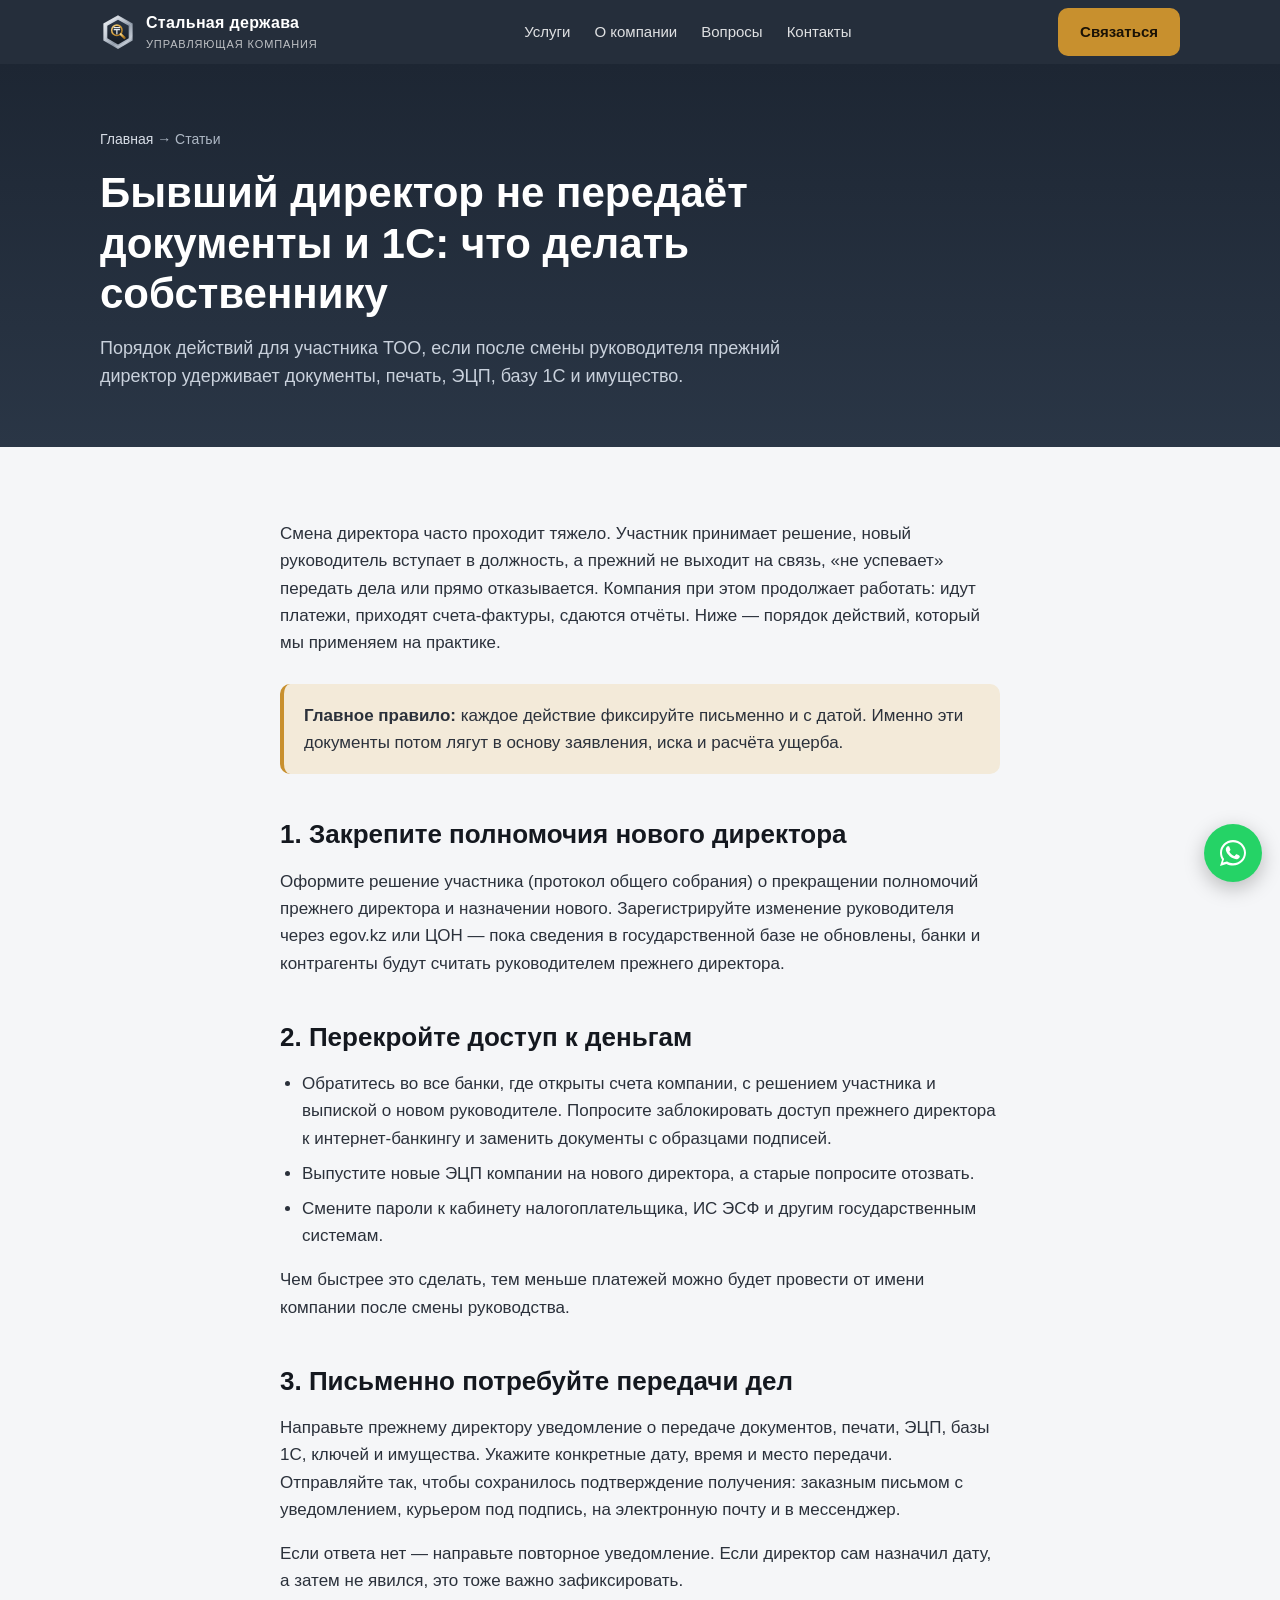
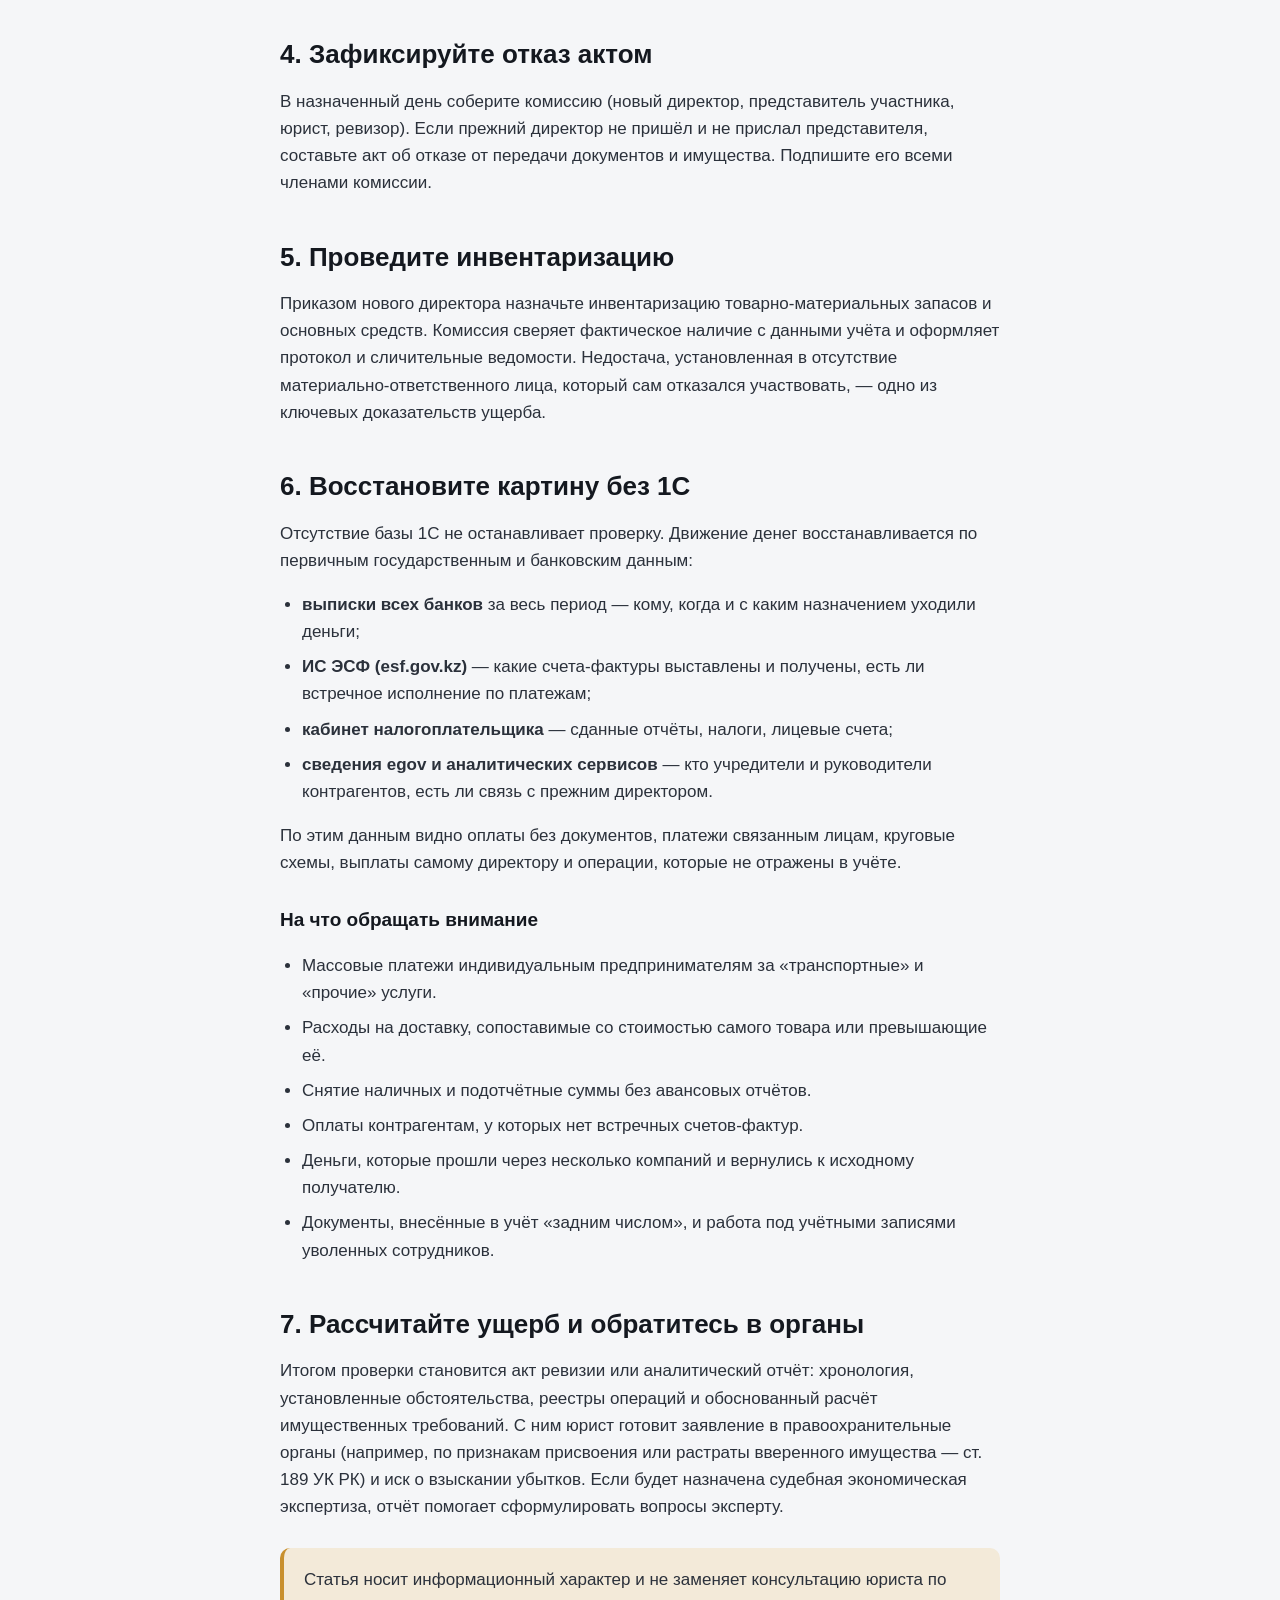
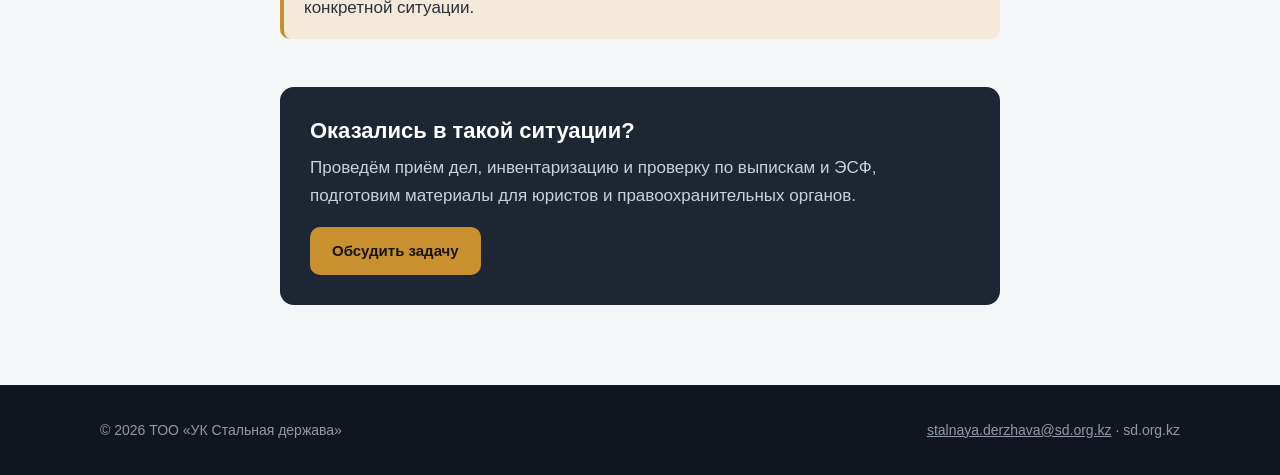
==== byvshij-direktor-ne-peredaet-dokumenty.html @ adf24912 "Add files via upload" ====
<!doctype html>
<html lang="ru">
<head>
<meta charset="utf-8">
<meta name="viewport" content="width=device-width, initial-scale=1">
<title>Бывший директор не передаёт документы и 1С: что делать собственнику ТОО</title>
<meta name="description" content="Пошаговый порядок действий для участника ТОО в Казахстане, если бывший директор не передаёт документы, печать, ЭЦП, базу 1С и имущество: банки, уведомления, акты, инвентаризация, проверка по выпискам и ЭСФ.">
<link rel="canonical" href="https://sd.org.kz/byvshij-direktor-ne-peredaet-dokumenty.html">
<meta name="robots" content="index, follow">
<meta name="theme-color" content="#1d2633">
<meta property="og:type" content="article">
<meta property="og:locale" content="ru_KZ">
<meta property="og:url" content="https://sd.org.kz/byvshij-direktor-ne-peredaet-dokumenty.html">
<meta property="og:site_name" content="УК «Стальная держава»">
<meta property="og:title" content="Бывший директор не передаёт документы и 1С: что делать">
<meta property="og:description" content="Порядок действий для собственника: от смены директора до заявления в полицию.">
<meta property="og:image" content="https://sd.org.kz/og-image.png">
<link rel="icon" href="favicon.svg" type="image/svg+xml">
<link rel="stylesheet" href="style.css">
<script type="application/ld+json">
{
  "@context": "https://schema.org",
  "@type": "Article",
  "headline": "Бывший директор не передаёт документы и 1С: что делать собственнику ТОО",
  "inLanguage": "ru",
  "datePublished": "2026-11-05",
  "author": {"@type": "Organization", "name": "ТОО «УК Стальная держава»", "url": "https://sd.org.kz/"},
  "publisher": {"@type": "Organization", "name": "ТОО «УК Стальная держава»", "logo": {"@type": "ImageObject", "url": "https://sd.org.kz/logo.svg"}},
  "mainEntityOfPage": "https://sd.org.kz/byvshij-direktor-ne-peredaet-dokumenty.html"
}
</script>
</head>
<body>
<a class="skip" href="#main">Перейти к содержанию</a>

<header>
  <div class="wrap nav">
    <a class="logo" href="./">
      <img src="logo.svg" alt="" width="36" height="36">
      <span>Стальная держава<small>Управляющая компания</small></span>
    </a>
    <nav>
      <button class="menu-btn" aria-label="Меню" aria-controls="menu" onclick="document.getElementById('menu').classList.toggle('open')">☰</button>
      <ul id="menu">
        <li><a href="./#services">Услуги</a></li>
        <li><a href="./#about">О компании</a></li>
        <li><a href="./#faq">Вопросы</a></li>
        <li><a href="./#contacts">Контакты</a></li>
      </ul>
    </nav>
    <div class="nav-right">
      <a class="btn" href="./#contacts">Связаться</a>
    </div>
  </div>
</header>

<main id="main">
<section class="page-hero">
  <div class="wrap">
    <div class="crumbs"><a href="./">Главная</a> → Статьи</div>
    <h1>Бывший директор не передаёт документы и 1С: что делать собственнику</h1>
    <p>Порядок действий для участника ТОО, если после смены руководителя прежний директор удерживает документы, печать, ЭЦП, базу 1С и имущество.</p>
  </div>
</section>

<article class="article">
  <p>Смена директора часто проходит тяжело. Участник принимает решение, новый руководитель вступает в должность, а прежний не выходит на связь, «не успевает» передать дела или прямо отказывается. Компания при этом продолжает работать: идут платежи, приходят счета-фактуры, сдаются отчёты. Ниже — порядок действий, который мы применяем на практике.</p>

  <div class="callout"><p><b>Главное правило:</b> каждое действие фиксируйте письменно и с датой. Именно эти документы потом лягут в основу заявления, иска и расчёта ущерба.</p></div>

  <h2>1. Закрепите полномочия нового директора</h2>
  <p>Оформите решение участника (протокол общего собрания) о прекращении полномочий прежнего директора и назначении нового. Зарегистрируйте изменение руководителя через egov.kz или ЦОН — пока сведения в государственной базе не обновлены, банки и контрагенты будут считать руководителем прежнего директора.</p>

  <h2>2. Перекройте доступ к деньгам</h2>
  <ul>
    <li>Обратитесь во все банки, где открыты счета компании, с решением участника и выпиской о новом руководителе. Попросите заблокировать доступ прежнего директора к интернет-банкингу и заменить документы с образцами подписей.</li>
    <li>Выпустите новые ЭЦП компании на нового директора, а старые попросите отозвать.</li>
    <li>Смените пароли к кабинету налогоплательщика, ИС ЭСФ и другим государственным системам.</li>
  </ul>
  <p>Чем быстрее это сделать, тем меньше платежей можно будет провести от имени компании после смены руководства.</p>

  <h2>3. Письменно потребуйте передачи дел</h2>
  <p>Направьте прежнему директору уведомление о передаче документов, печати, ЭЦП, базы 1С, ключей и имущества. Укажите конкретные дату, время и место передачи. Отправляйте так, чтобы сохранилось подтверждение получения: заказным письмом с уведомлением, курьером под подпись, на электронную почту и в мессенджер.</p>
  <p>Если ответа нет — направьте повторное уведомление. Если директор сам назначил дату, а затем не явился, это тоже важно зафиксировать.</p>

  <h2>4. Зафиксируйте отказ актом</h2>
  <p>В назначенный день соберите комиссию (новый директор, представитель участника, юрист, ревизор). Если прежний директор не пришёл и не прислал представителя, составьте акт об отказе от передачи документов и имущества. Подпишите его всеми членами комиссии.</p>

  <h2>5. Проведите инвентаризацию</h2>
  <p>Приказом нового директора назначьте инвентаризацию товарно-материальных запасов и основных средств. Комиссия сверяет фактическое наличие с данными учёта и оформляет протокол и сличительные ведомости. Недостача, установленная в отсутствие материально-ответственного лица, который сам отказался участвовать, — одно из ключевых доказательств ущерба.</p>

  <h2>6. Восстановите картину без 1С</h2>
  <p>Отсутствие базы 1С не останавливает проверку. Движение денег восстанавливается по первичным государственным и банковским данным:</p>
  <ul>
    <li><b>выписки всех банков</b> за весь период — кому, когда и с каким назначением уходили деньги;</li>
    <li><b>ИС ЭСФ (esf.gov.kz)</b> — какие счета-фактуры выставлены и получены, есть ли встречное исполнение по платежам;</li>
    <li><b>кабинет налогоплательщика</b> — сданные отчёты, налоги, лицевые счета;</li>
    <li><b>сведения egov и аналитических сервисов</b> — кто учредители и руководители контрагентов, есть ли связь с прежним директором.</li>
  </ul>
  <p>По этим данным видно оплаты без документов, платежи связанным лицам, круговые схемы, выплаты самому директору и операции, которые не отражены в учёте.</p>

  <h3>На что обращать внимание</h3>
  <ul>
    <li>Массовые платежи индивидуальным предпринимателям за «транспортные» и «прочие» услуги.</li>
    <li>Расходы на доставку, сопоставимые со стоимостью самого товара или превышающие её.</li>
    <li>Снятие наличных и подотчётные суммы без авансовых отчётов.</li>
    <li>Оплаты контрагентам, у которых нет встречных счетов-фактур.</li>
    <li>Деньги, которые прошли через несколько компаний и вернулись к исходному получателю.</li>
    <li>Документы, внесённые в учёт «задним числом», и работа под учётными записями уволенных сотрудников.</li>
  </ul>

  <h2>7. Рассчитайте ущерб и обратитесь в органы</h2>
  <p>Итогом проверки становится акт ревизии или аналитический отчёт: хронология, установленные обстоятельства, реестры операций и обоснованный расчёт имущественных требований. С ним юрист готовит заявление в правоохранительные органы (например, по признакам присвоения или растраты вверенного имущества — ст. 189 УК РК) и иск о взыскании убытков. Если будет назначена судебная экономическая экспертиза, отчёт помогает сформулировать вопросы эксперту.</p>

  <div class="callout"><p>Статья носит информационный характер и не заменяет консультацию юриста по конкретной ситуации.</p></div>

  <div class="cta-box">
    <h2>Оказались в такой ситуации?</h2>
    <p>Проведём приём дел, инвентаризацию и проверку по выпискам и ЭСФ, подготовим материалы для юристов и правоохранительных органов.</p>
    <a class="btn" href="./#contacts">Обсудить задачу</a>
  </div>
</article>
</main>

<footer>
  <div class="wrap">
    <span>© 2026 ТОО «УК Стальная держава»</span>
    <span><a href="mailto:stalnaya.derzhava@sd.org.kz">stalnaya.derzhava@sd.org.kz</a> · sd.org.kz</span>
  </div>
</footer>

<a class="wa" href="https://wa.me/77000000000" target="_blank" rel="noopener" aria-label="Написать в WhatsApp">
  <svg viewBox="0 0 32 32" aria-hidden="true"><path d="M16 3C8.8 3 3 8.7 3 15.8c0 2.5.7 4.9 2 6.9L3 29l6.5-2c1.9 1 4.1 1.6 6.5 1.6 7.2 0 13-5.7 13-12.8S23.2 3 16 3zm0 23.3c-2.1 0-4.1-.6-5.8-1.7l-.4-.2-3.9 1.2 1.2-3.7-.3-.4c-1.2-1.7-1.8-3.7-1.8-5.8C5 9.9 9.9 5.2 16 5.2s11 4.7 11 10.6-4.9 10.5-11 10.5zm6-7.9c-.3-.2-2-1-2.3-1.1-.3-.1-.5-.2-.8.2l-1.1 1.3c-.2.2-.4.3-.7.1-.3-.2-1.4-.5-2.7-1.7-1-.9-1.7-2-1.9-2.3-.2-.3 0-.5.1-.7l.5-.6c.2-.2.2-.4.3-.6.1-.2 0-.4 0-.6l-1-2.5c-.3-.7-.6-.6-.8-.6h-.7c-.2 0-.6.1-.9.4-.3.3-1.2 1.2-1.2 2.9s1.2 3.4 1.4 3.6c.2.2 2.4 3.7 5.9 5.1 2.9 1.1 3.5.9 4.1.9.6-.1 2-.8 2.3-1.6.3-.8.3-1.5.2-1.6-.1-.3-.4-.4-.7-.5z"/></svg>
</a>
<script>document.querySelectorAll('#menu a').forEach(function(a){a.addEventListener('click',function(){document.getElementById('menu').classList.remove('open')})});</script>
</body>
</html>
---- style.css ----
:root{
    --bg:#f5f6f8; --surface:#ffffff; --ink:#14181f; --muted:#5a6372; --line:#e2e5ea;
    --steel:#1d2633; --steel-2:#2a3646; --accent:#c8902e; --accent-ink:#1a1206;
    --radius:14px; --max:1120px;
  }
  *{box-sizing:border-box}
  html{scroll-behavior:smooth}
  body{margin:0;background:var(--bg);color:var(--ink);font:16px/1.6 -apple-system,BlinkMacSystemFont,"Segoe UI",Roboto,"Helvetica Neue",Arial,sans-serif}
  a{color:inherit}
  .wrap{max-width:var(--max);margin:0 auto;padding:0 20px}

  /* header */
  header{position:sticky;top:0;z-index:10;background:rgba(29,38,51,.96);backdrop-filter:blur(6px);color:#fff}
  .nav{display:flex;align-items:center;justify-content:space-between;height:64px;gap:16px}
  .logo{display:flex;align-items:center;gap:10px;text-decoration:none;font-weight:700;letter-spacing:.02em}
  .logo-mark{width:34px;height:34px;border-radius:8px;background:linear-gradient(135deg,#8d99a8,#e9edf2 45%,#6b7685);display:grid;place-items:center;color:var(--steel);font-weight:800;font-size:15px}
  .logo small{display:block;font-weight:400;font-size:11px;opacity:.7;letter-spacing:.08em;text-transform:uppercase}
  nav ul{display:flex;gap:24px;list-style:none;margin:0;padding:0}
  nav a{text-decoration:none;font-size:15px;opacity:.85}
  nav a:hover{opacity:1;color:var(--accent)}
  .btn{display:inline-block;padding:12px 22px;border-radius:10px;background:var(--accent);color:var(--accent-ink);font-weight:600;text-decoration:none;border:0;cursor:pointer;font-size:15px}
  .btn:hover{filter:brightness(1.08)}
  .btn-ghost{background:transparent;color:#fff;border:1px solid rgba(255,255,255,.35)}
  .menu-btn{display:none;background:none;border:0;color:#fff;font-size:26px;cursor:pointer}

  /* hero */
  .hero{background:radial-gradient(1200px 500px at 85% -10%,#3a4a5f 0,transparent 60%),linear-gradient(180deg,var(--steel),var(--steel-2));color:#fff;padding:96px 0 104px}
  .eyebrow{display:inline-block;font-size:13px;letter-spacing:.12em;text-transform:uppercase;color:var(--accent);margin-bottom:18px}
  .hero h1{font-size:clamp(32px,5vw,54px);line-height:1.12;margin:0 0 22px;max-width:820px}
  .hero p{font-size:clamp(17px,2vw,20px);color:#c9d1dc;max-width:700px;margin:0 0 34px}
  .hero-actions{display:flex;gap:14px;flex-wrap:wrap}
  .facts{display:grid;grid-template-columns:repeat(4,1fr);gap:1px;background:rgba(255,255,255,.12);border-radius:var(--radius);overflow:hidden;margin-top:64px}
  .fact{background:rgba(29,38,51,.85);padding:22px}
  .fact b{display:block;font-size:17px;margin-bottom:4px;color:#fff}
  .fact span{font-size:14px;color:#aeb8c5}

  section{padding:88px 0}
  .section-head{max-width:720px;margin-bottom:44px}
  .section-head h2{font-size:clamp(26px,3.4vw,38px);line-height:1.2;margin:0 0 14px}
  .section-head p{color:var(--muted);margin:0;font-size:17px}

  /* services */
  .grid{display:grid;grid-template-columns:repeat(3,1fr);gap:20px}
  .card{background:var(--surface);border:1px solid var(--line);border-radius:var(--radius);padding:28px}
  .card .num{font-size:13px;font-weight:700;color:var(--accent);letter-spacing:.1em}
  .card h3{font-size:19px;margin:10px 0 10px;line-height:1.3}
  .card p{color:var(--muted);margin:0;font-size:15px}

  /* situations */
  .situations{background:var(--surface);border-top:1px solid var(--line);border-bottom:1px solid var(--line)}
  .sit-list{display:grid;grid-template-columns:repeat(2,1fr);gap:16px 40px;list-style:none;padding:0;margin:0}
  .sit-list li{display:flex;gap:14px;align-items:flex-start;padding:16px 0;border-bottom:1px solid var(--line)}
  .sit-list li::before{content:"";flex:0 0 10px;height:10px;margin-top:8px;border-radius:2px;background:var(--accent);transform:rotate(45deg)}

  /* process */
  .steps{display:grid;grid-template-columns:repeat(4,1fr);gap:20px;counter-reset:s}
  .step{position:relative;padding-top:56px}
  .step::before{counter-increment:s;content:counter(s,decimal-leading-zero);position:absolute;top:0;left:0;font-size:34px;font-weight:800;color:var(--steel);opacity:.18}
  .step h3{margin:0 0 8px;font-size:18px}
  .step p{margin:0;color:var(--muted);font-size:15px}

  /* results */
  .dark{background:var(--steel);color:#fff}
  .dark .section-head p{color:#aeb8c5}
  .docs{display:grid;grid-template-columns:repeat(3,1fr);gap:20px}
  .doc{border:1px solid rgba(255,255,255,.14);border-radius:var(--radius);padding:26px;background:rgba(255,255,255,.03)}
  .doc h3{margin:0 0 8px;font-size:18px}
  .doc p{margin:0;color:#aeb8c5;font-size:15px}

  /* principles */
  .principles{display:grid;grid-template-columns:repeat(2,1fr);gap:20px}
  .principle{display:flex;gap:18px;background:var(--surface);border:1px solid var(--line);border-radius:var(--radius);padding:26px}
  .principle .ic{flex:0 0 44px;height:44px;border-radius:10px;background:#f3ead9;color:#8a5f14;display:grid;place-items:center;font-weight:800}
  .principle h3{margin:0 0 6px;font-size:18px}
  .principle p{margin:0;color:var(--muted);font-size:15px}

  /* contacts */
  .contact{display:grid;grid-template-columns:1fr 1fr;gap:40px;align-items:start}
  .contact-box{background:var(--surface);border:1px solid var(--line);border-radius:var(--radius);padding:30px}
  .contact-row{padding:14px 0;border-bottom:1px solid var(--line)}
  .contact-row:last-child{border-bottom:0}
  .contact-row span{display:block;font-size:13px;color:var(--muted);text-transform:uppercase;letter-spacing:.08em}
  .contact-row a,.contact-row b{font-size:18px;font-weight:600;text-decoration:none}
  form{display:grid;gap:14px}
  label{font-size:14px;color:var(--muted)}
  input,textarea{width:100%;padding:12px 14px;border:1px solid var(--line);border-radius:10px;font:inherit;background:#fff;color:var(--ink)}
  textarea{min-height:120px;resize:vertical}
  .note{font-size:13px;color:var(--muted)}

  footer{background:#11161e;color:#8f9aa8;padding:34px 0;font-size:14px}
  footer .wrap{display:flex;justify-content:space-between;gap:20px;flex-wrap:wrap}

  @media (max-width:900px){
    .grid,.docs{grid-template-columns:1fr 1fr}
    .steps{grid-template-columns:1fr 1fr;row-gap:36px}
    .facts{grid-template-columns:1fr 1fr}
    .contact{grid-template-columns:1fr}
  }
  @media (max-width:720px){
    nav ul{display:none;position:absolute;top:64px;left:0;right:0;flex-direction:column;gap:0;background:var(--steel);padding:8px 20px 18px}
    nav ul.open{display:flex}
    nav li a{display:block;padding:12px 0}
    .menu-btn{display:block}
    .nav .btn{display:none}
    .grid,.docs,.steps,.principles,.sit-list,.facts{grid-template-columns:1fr}
    .hero{padding:64px 0 72px}
    section{padding:64px 0}
  }

  /* ---- additions ---- */
  .skip{position:absolute;left:-9999px;top:8px;background:#fff;color:#000;padding:8px 12px;border-radius:8px;z-index:100}
  .skip:focus{left:8px}
  :focus-visible{outline:3px solid var(--accent);outline-offset:2px}
  .logo img{width:36px;height:36px;display:block}
  .nav-right{display:flex;align-items:center;gap:14px}
  .lang{display:flex;border:1px solid rgba(255,255,255,.3);border-radius:8px;overflow:hidden;font-size:13px;font-weight:600}
  .lang a,.lang span{padding:6px 10px;text-decoration:none}
  .lang span{background:rgba(255,255,255,.16)}
  .lang a{opacity:.75}
  .lang a:hover{opacity:1}

  /* about */
  .about{display:grid;grid-template-columns:1.2fr 1fr;gap:48px;align-items:start}
  .about p{color:var(--muted);font-size:17px;margin:0 0 16px}
  .about-list{list-style:none;margin:0;padding:0;display:grid;gap:12px}
  .about-list li{background:var(--surface);border:1px solid var(--line);border-radius:var(--radius);padding:18px 20px}
  .about-list b{display:block;margin-bottom:2px}
  .about-list span{color:var(--muted);font-size:15px}

  /* faq */
  .faq{max-width:840px;display:grid;gap:12px}
  .faq details{background:var(--surface);border:1px solid var(--line);border-radius:var(--radius);padding:0 22px}
  .faq summary{cursor:pointer;list-style:none;padding:20px 32px 20px 0;font-weight:600;font-size:17px;position:relative}
  .faq summary::-webkit-details-marker{display:none}
  .faq summary::after{content:"+";position:absolute;right:0;top:16px;font-size:24px;color:var(--accent);font-weight:400}
  .faq details[open] summary::after{content:"–"}
  .faq details p{margin:0 0 20px;color:var(--muted)}

  /* articles teaser */
  .teaser{display:flex;justify-content:space-between;align-items:center;gap:24px;background:var(--surface);border:1px solid var(--line);border-left:4px solid var(--accent);border-radius:var(--radius);padding:26px 28px;text-decoration:none}
  .teaser:hover{border-color:var(--accent)}
  .teaser small{display:block;color:var(--accent);font-weight:700;letter-spacing:.08em;text-transform:uppercase;font-size:12px;margin-bottom:6px}
  .teaser b{font-size:19px;line-height:1.35}
  .teaser .arrow{font-size:26px;color:var(--accent)}

  /* form consent */
  .consent{display:flex;gap:10px;align-items:flex-start;font-size:14px;color:var(--muted)}
  .consent input{width:auto;margin-top:4px}

  /* whatsapp */
  .wa{position:fixed;right:18px;bottom:18px;z-index:20;width:58px;height:58px;border-radius:50%;background:#25d366;display:grid;place-items:center;box-shadow:0 6px 20px rgba(0,0,0,.25)}
  .wa:hover{transform:scale(1.06)}
  .wa svg{width:32px;height:32px;fill:#fff}

  /* article */
  .page-hero{background:linear-gradient(180deg,var(--steel),var(--steel-2));color:#fff;padding:64px 0 56px}
  .page-hero h1{font-size:clamp(28px,4vw,42px);line-height:1.2;margin:0 0 14px;max-width:860px}
  .page-hero p{color:#c9d1dc;margin:0;max-width:760px;font-size:18px}
  .crumbs{font-size:14px;color:#aeb8c5;margin-bottom:18px}
  .crumbs a{text-decoration:none;color:#d7dde6}
  .article{max-width:760px;padding:56px 20px 80px;margin:0 auto;font-size:17px}
  .article h2{font-size:26px;line-height:1.25;margin:44px 0 14px}
  .article h3{font-size:19px;margin:28px 0 8px}
  .article p,.article li{color:#2b313b}
  .article ol,.article ul{padding-left:22px}
  .article li{margin-bottom:8px}
  .callout{background:#f3ead9;border-left:4px solid var(--accent);border-radius:10px;padding:18px 20px;margin:28px 0}
  .callout p{margin:0}
  .cta-box{background:var(--steel);color:#fff;border-radius:var(--radius);padding:30px;margin-top:48px}
  .cta-box h2{margin:0 0 10px;color:#fff;font-size:22px}
  .cta-box p{color:#c9d1dc;margin:0 0 18px}

  @media (max-width:900px){ .about{grid-template-columns:1fr} }
  @media (max-width:720px){
    .lang{font-size:12px}
    .teaser{flex-direction:column;align-items:flex-start}
  }
  .logo span{white-space:nowrap}
  @media (max-width:720px){
    .logo small{display:none}
    .logo{font-size:15px}
    nav{order:3}
    .nav{gap:10px}
  }
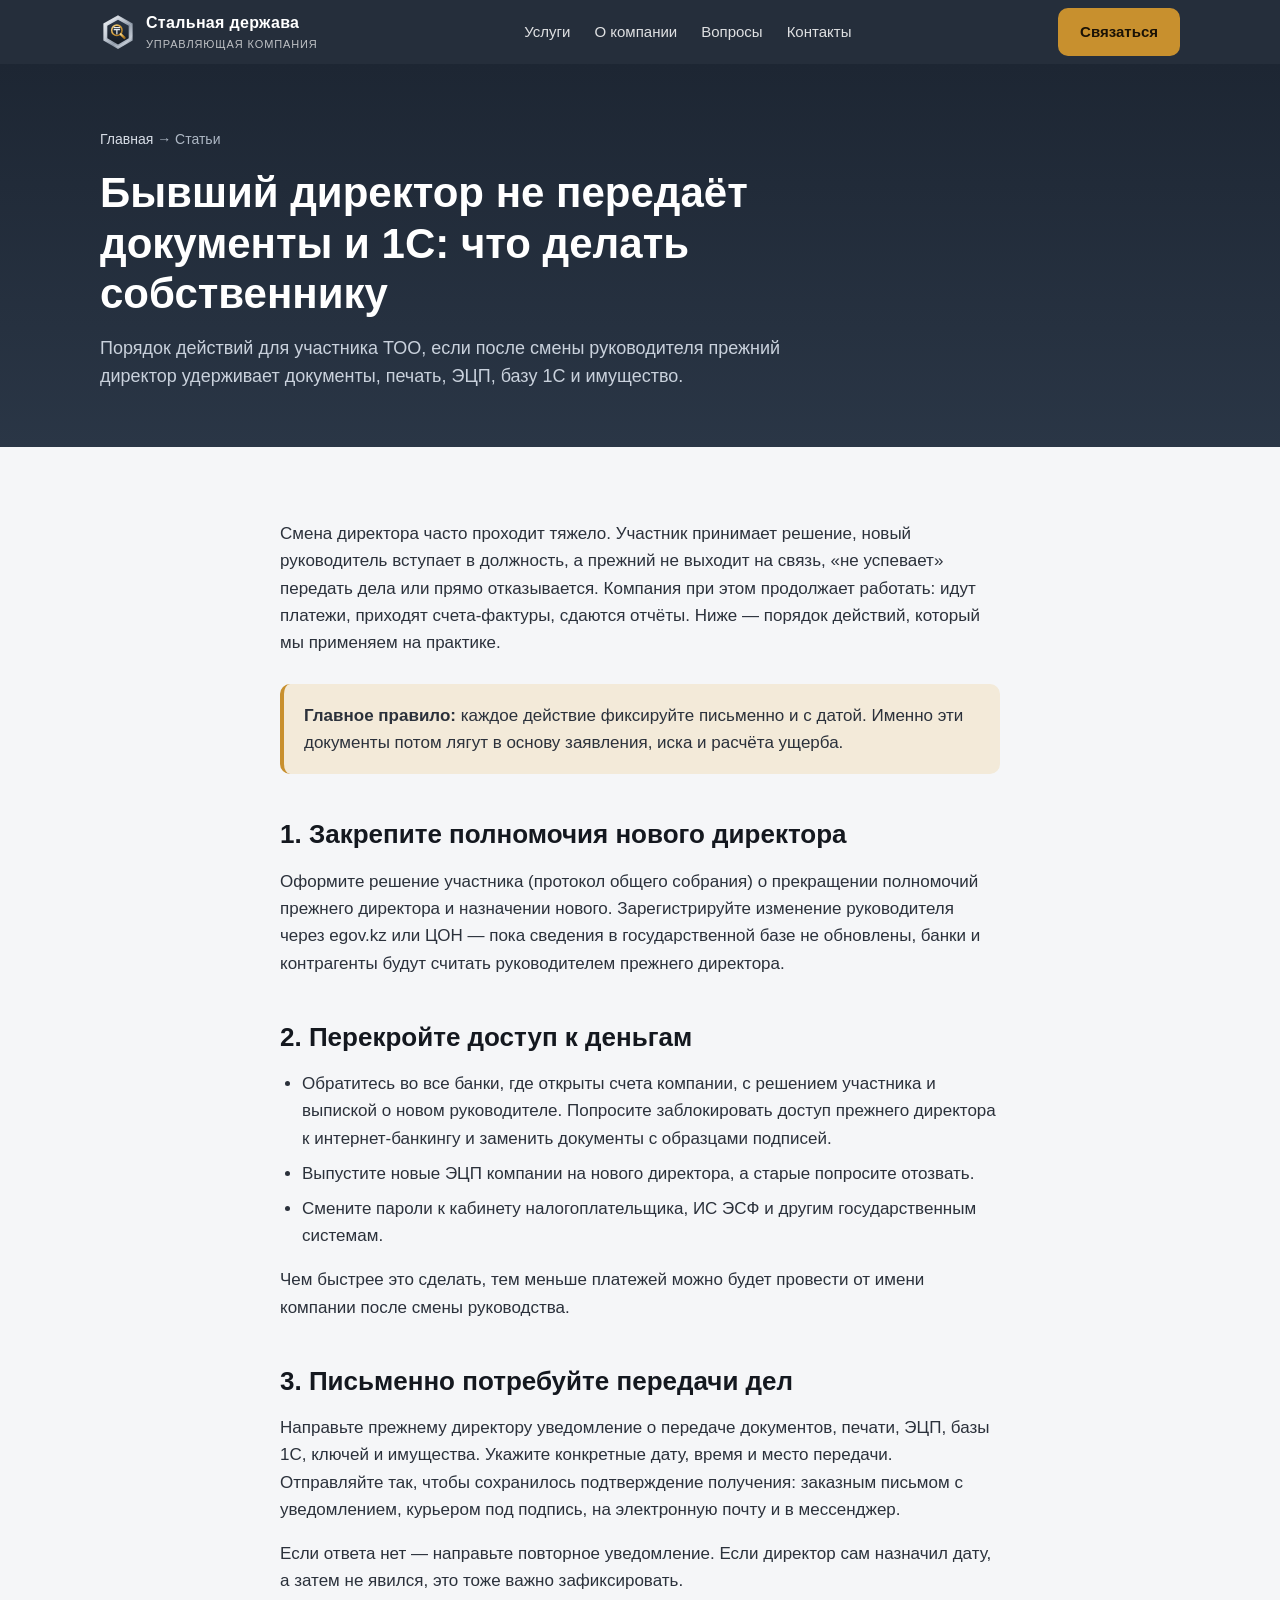
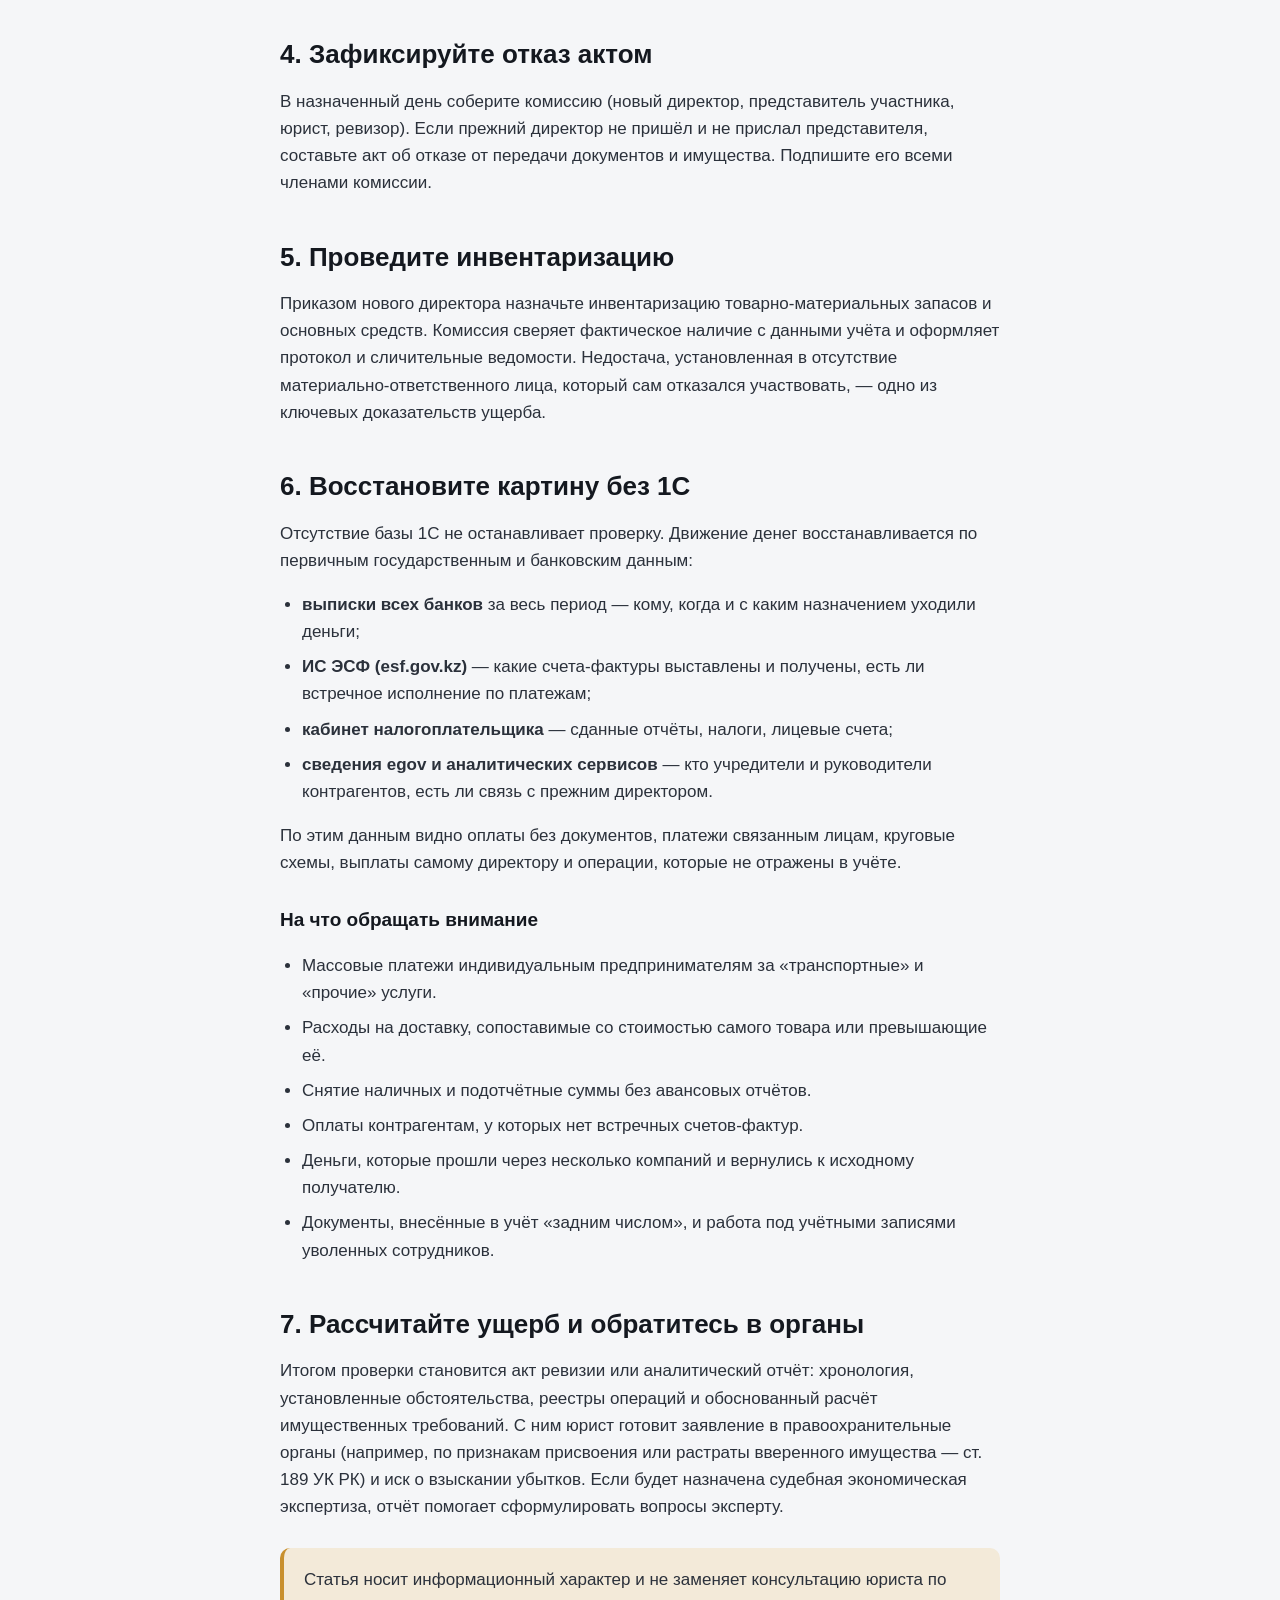
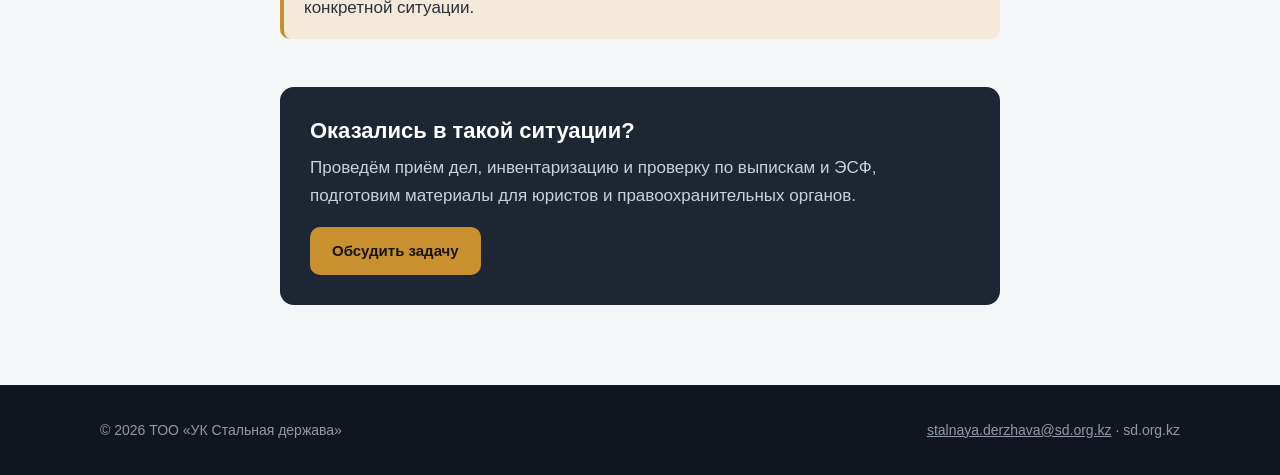
==== commit 0c25a476: "Add files via upload" ====
--- a/byvshij-direktor-ne-peredaet-dokumenty.html
+++ b/byvshij-direktor-ne-peredaet-dokumenty.html
@@ -129,9 +129,6 @@
   </div>
 </footer>
 
-<a class="wa" href="https://wa.me/77000000000" target="_blank" rel="noopener" aria-label="Написать в WhatsApp">
-  <svg viewBox="0 0 32 32" aria-hidden="true"><path d="M16 3C8.8 3 3 8.7 3 15.8c0 2.5.7 4.9 2 6.9L3 29l6.5-2c1.9 1 4.1 1.6 6.5 1.6 7.2 0 13-5.7 13-12.8S23.2 3 16 3zm0 23.3c-2.1 0-4.1-.6-5.8-1.7l-.4-.2-3.9 1.2 1.2-3.7-.3-.4c-1.2-1.7-1.8-3.7-1.8-5.8C5 9.9 9.9 5.2 16 5.2s11 4.7 11 10.6-4.9 10.5-11 10.5zm6-7.9c-.3-.2-2-1-2.3-1.1-.3-.1-.5-.2-.8.2l-1.1 1.3c-.2.2-.4.3-.7.1-.3-.2-1.4-.5-2.7-1.7-1-.9-1.7-2-1.9-2.3-.2-.3 0-.5.1-.7l.5-.6c.2-.2.2-.4.3-.6.1-.2 0-.4 0-.6l-1-2.5c-.3-.7-.6-.6-.8-.6h-.7c-.2 0-.6.1-.9.4-.3.3-1.2 1.2-1.2 2.9s1.2 3.4 1.4 3.6c.2.2 2.4 3.7 5.9 5.1 2.9 1.1 3.5.9 4.1.9.6-.1 2-.8 2.3-1.6.3-.8.3-1.5.2-1.6-.1-.3-.4-.4-.7-.5z"/></svg>
-</a>
 <script>document.querySelectorAll('#menu a').forEach(function(a){a.addEventListener('click',function(){document.getElementById('menu').classList.remove('open')})});</script>
 </body>
 </html>
--- a/style.css
+++ b/style.css
@@ -182,3 +182,4 @@
     nav{order:3}
     .nav{gap:10px}
   }
+  section[id],[id="top"]{scroll-margin-top:72px}
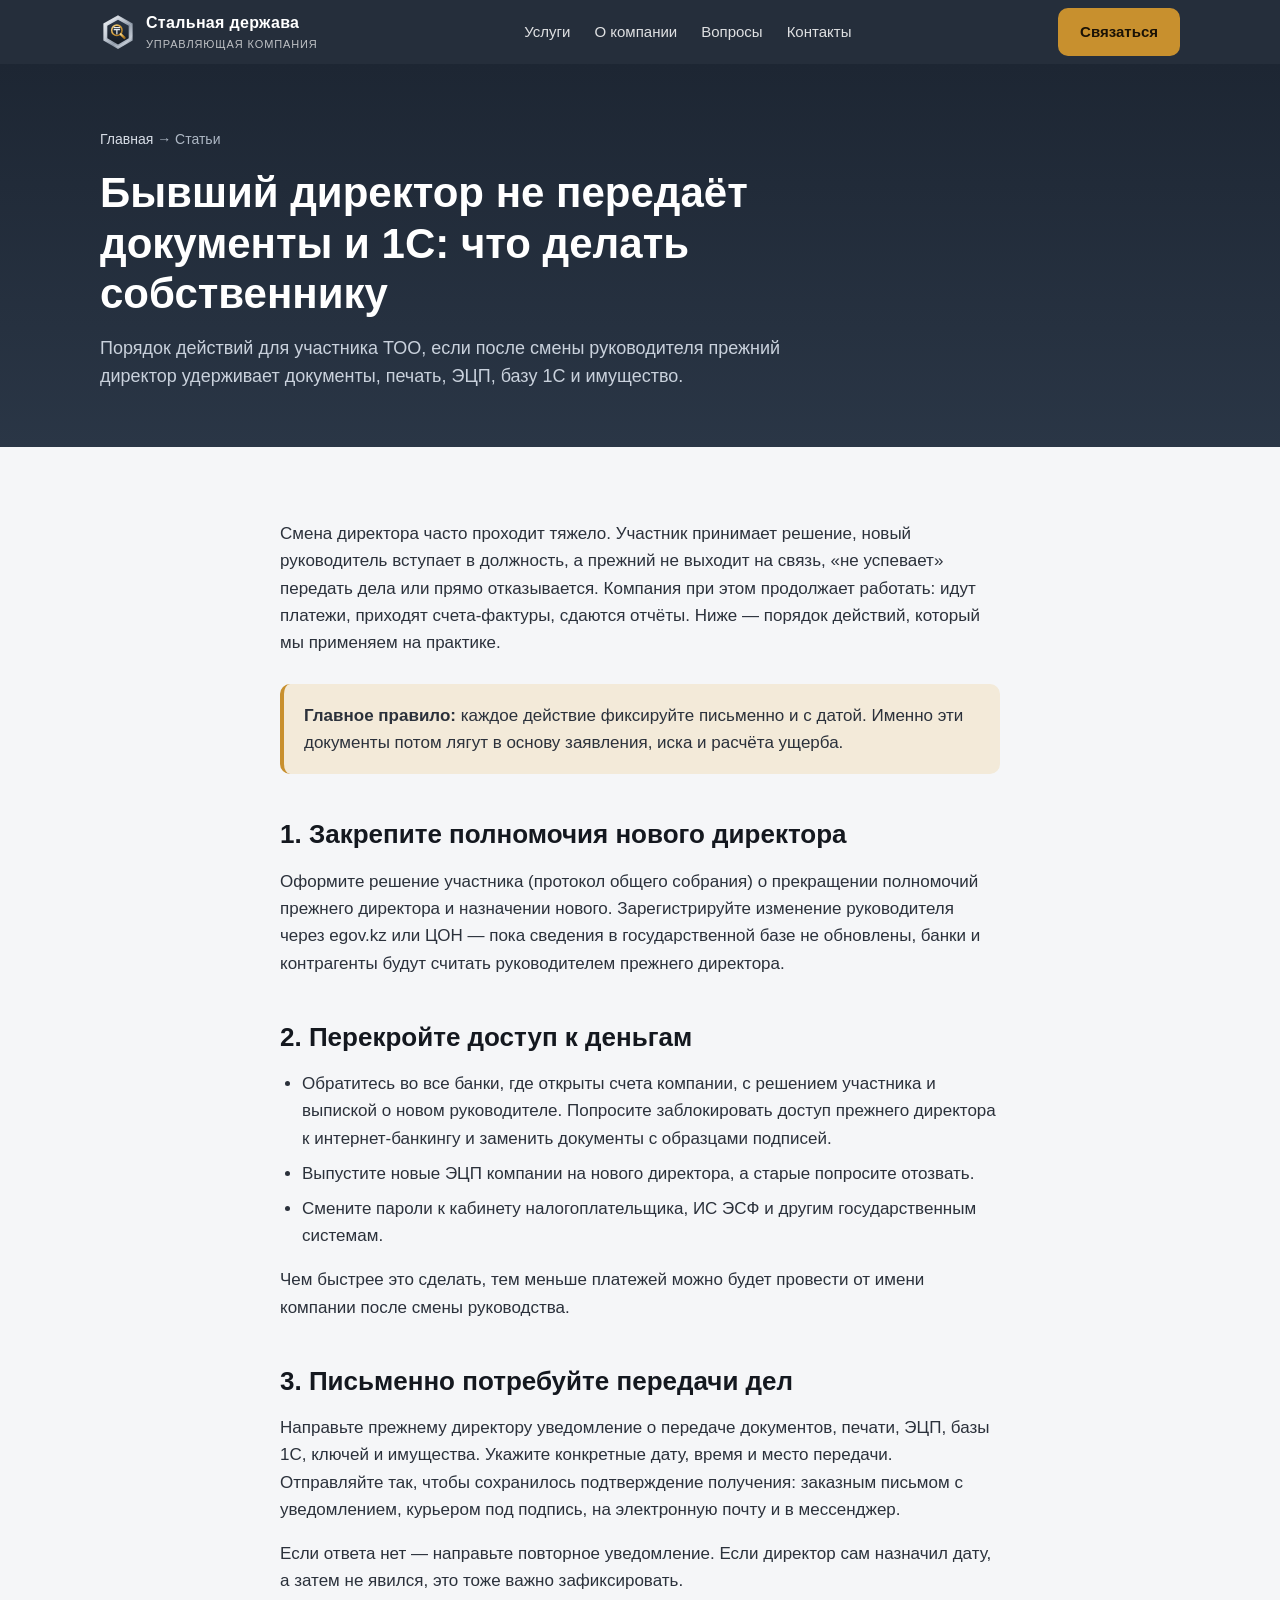
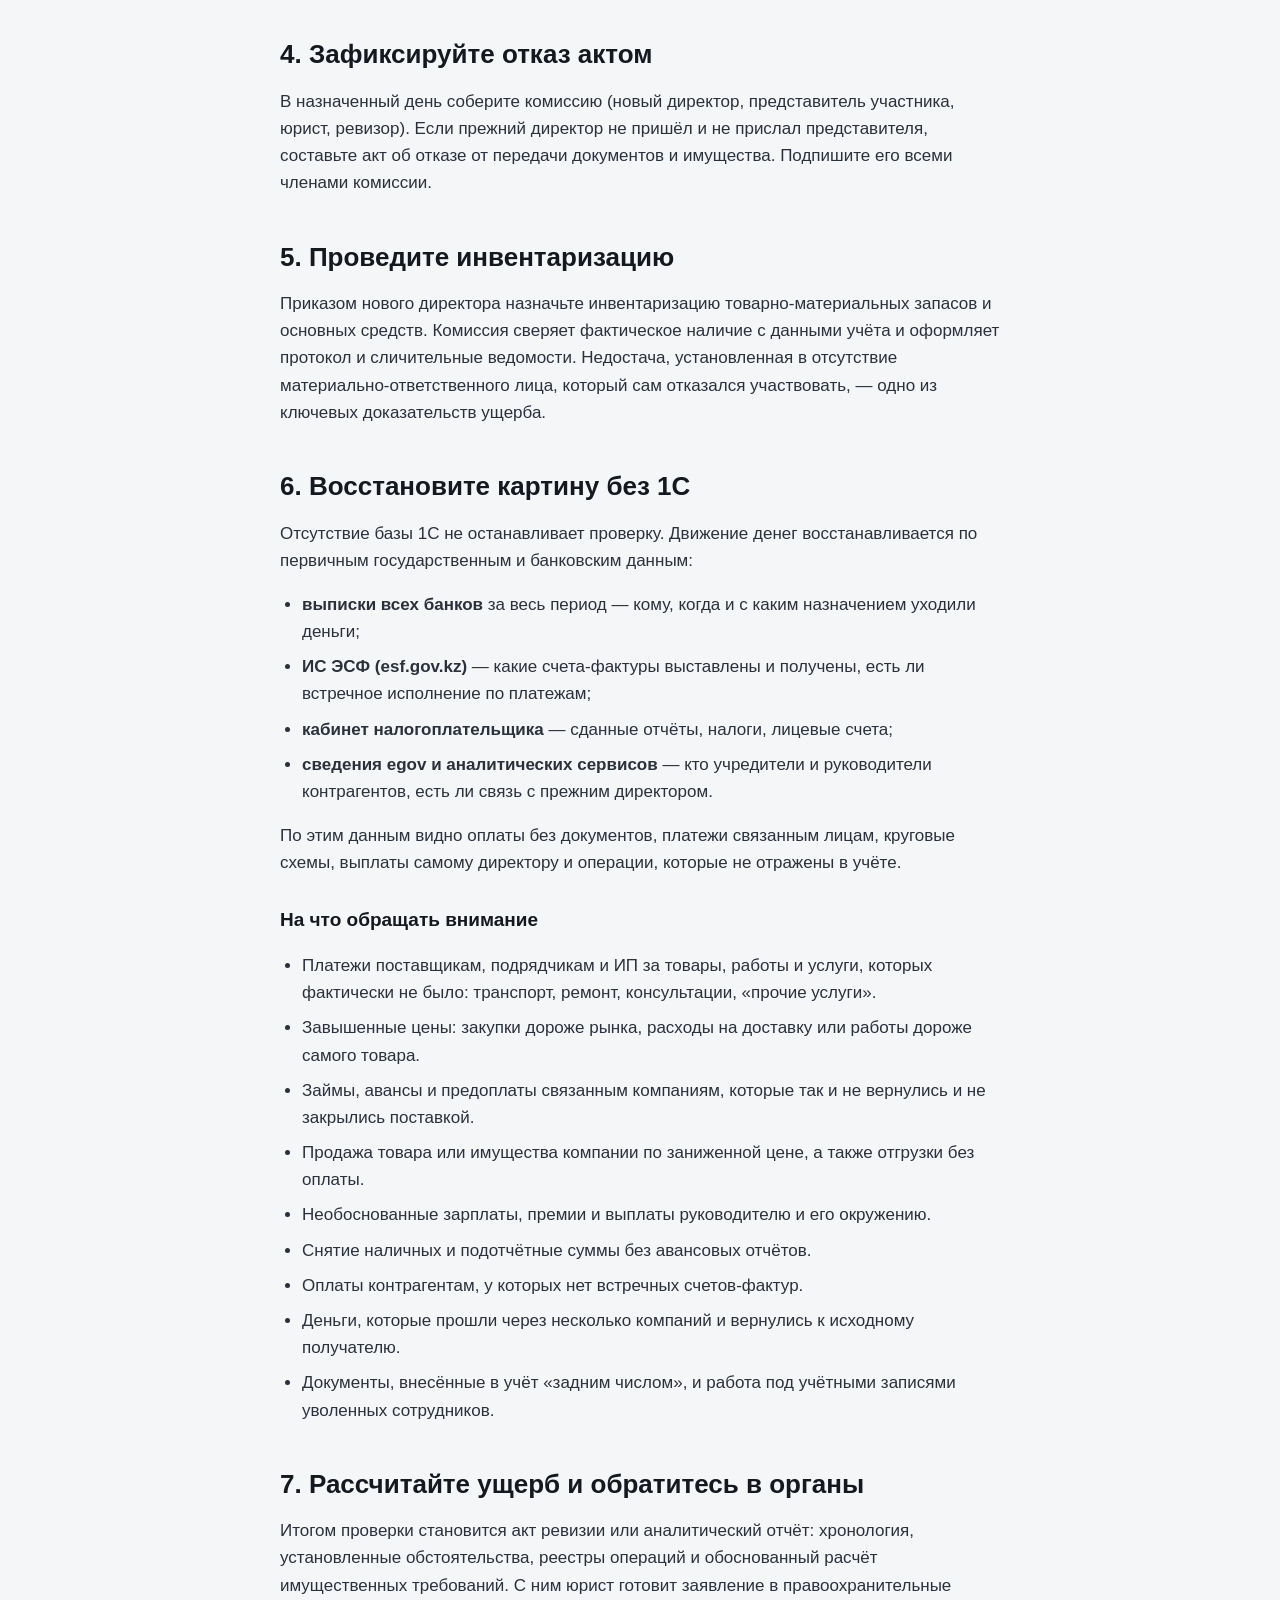
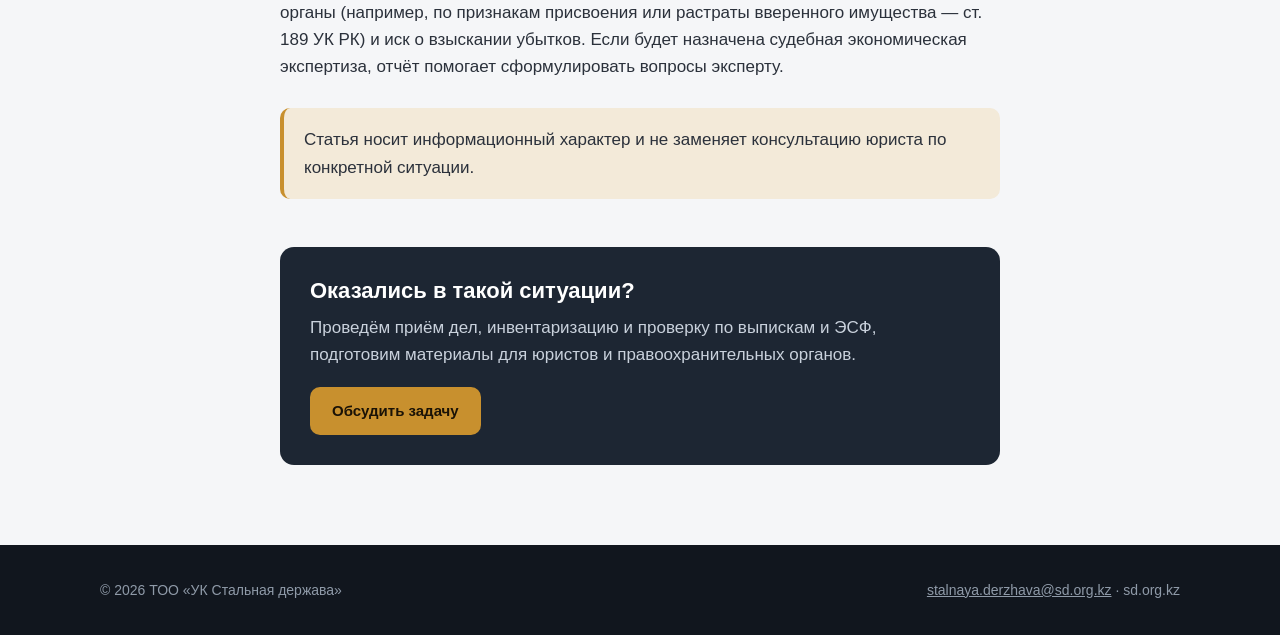
==== commit d03e4fa9: "Add files via upload" ====
--- a/byvshij-direktor-ne-peredaet-dokumenty.html
+++ b/byvshij-direktor-ne-peredaet-dokumenty.html
@@ -101,8 +101,11 @@
 
   <h3>На что обращать внимание</h3>
   <ul>
-    <li>Массовые платежи индивидуальным предпринимателям за «транспортные» и «прочие» услуги.</li>
-    <li>Расходы на доставку, сопоставимые со стоимостью самого товара или превышающие её.</li>
+    <li>Платежи поставщикам, подрядчикам и ИП за товары, работы и услуги, которых фактически не было: транспорт, ремонт, консультации, «прочие услуги».</li>
+    <li>Завышенные цены: закупки дороже рынка, расходы на доставку или работы дороже самого товара.</li>
+    <li>Займы, авансы и предоплаты связанным компаниям, которые так и не вернулись и не закрылись поставкой.</li>
+    <li>Продажа товара или имущества компании по заниженной цене, а также отгрузки без оплаты.</li>
+    <li>Необоснованные зарплаты, премии и выплаты руководителю и его окружению.</li>
     <li>Снятие наличных и подотчётные суммы без авансовых отчётов.</li>
     <li>Оплаты контрагентам, у которых нет встречных счетов-фактур.</li>
     <li>Деньги, которые прошли через несколько компаний и вернулись к исходному получателю.</li>
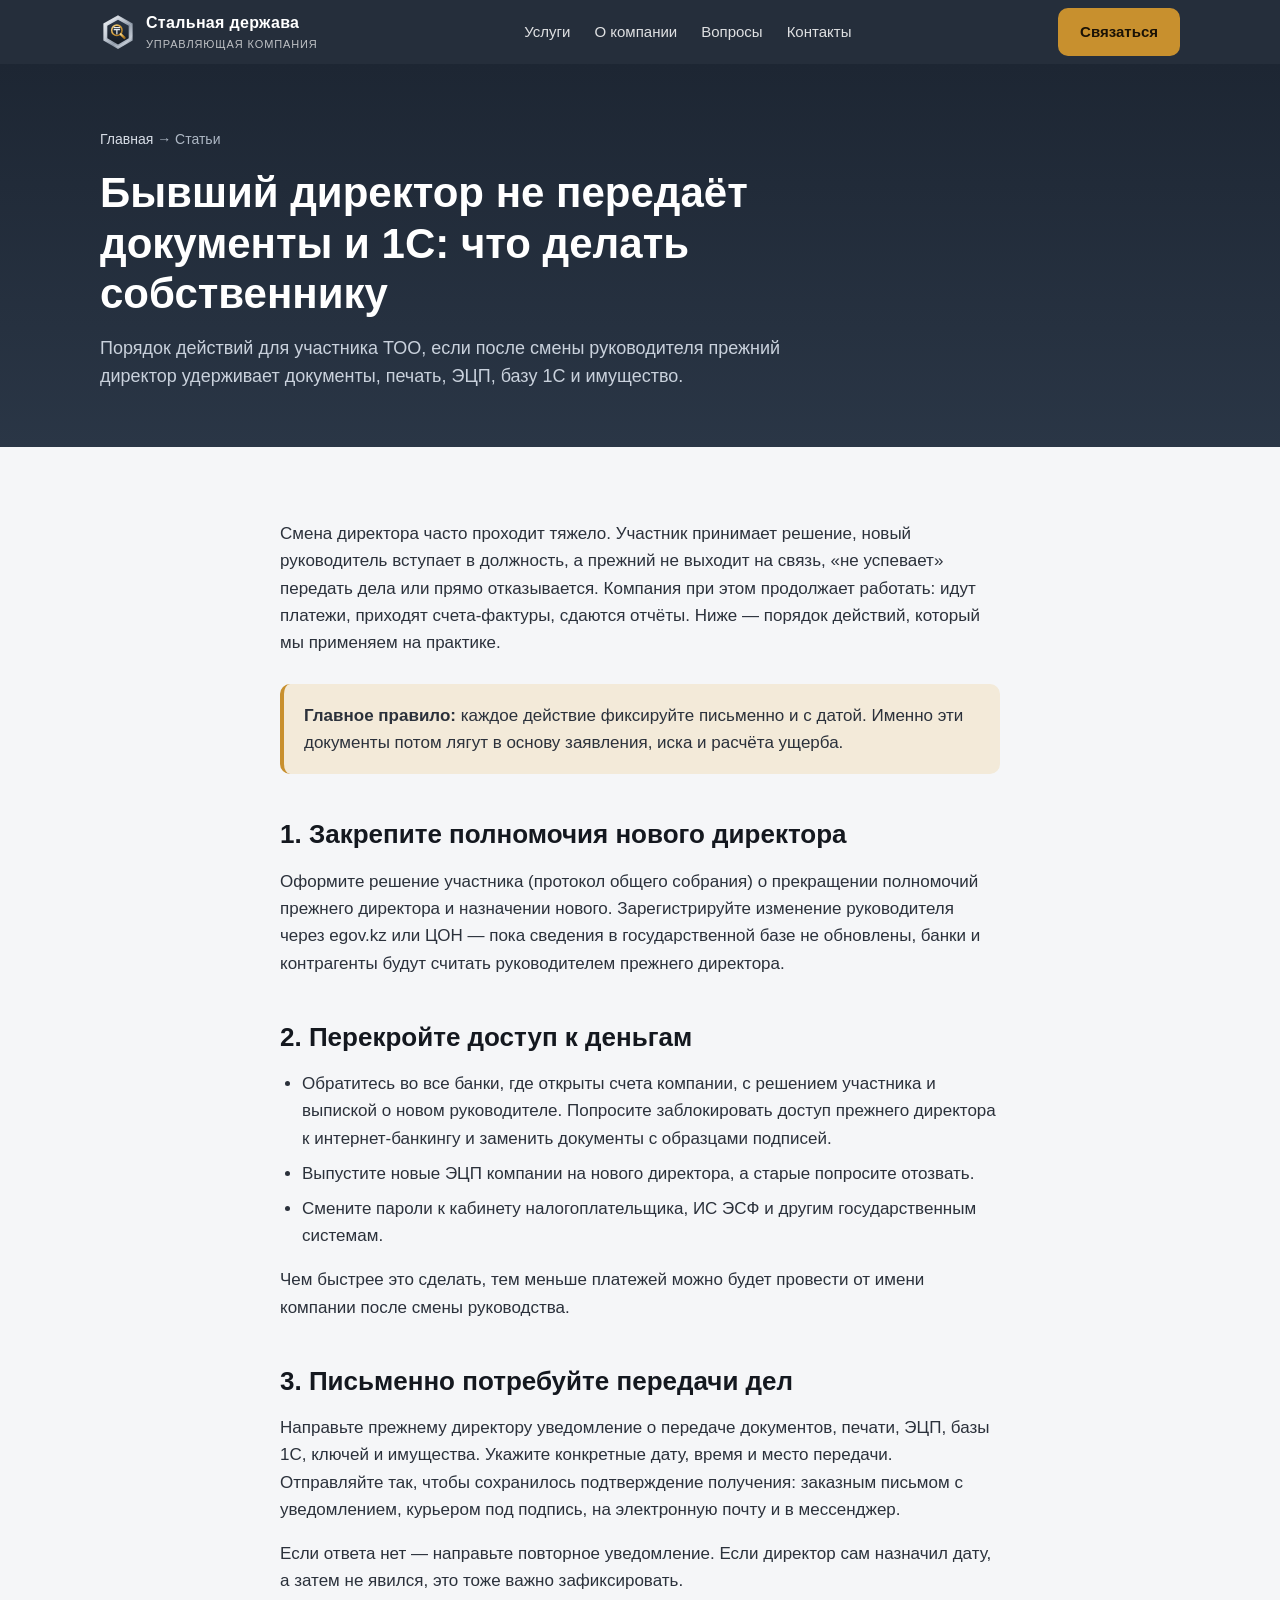
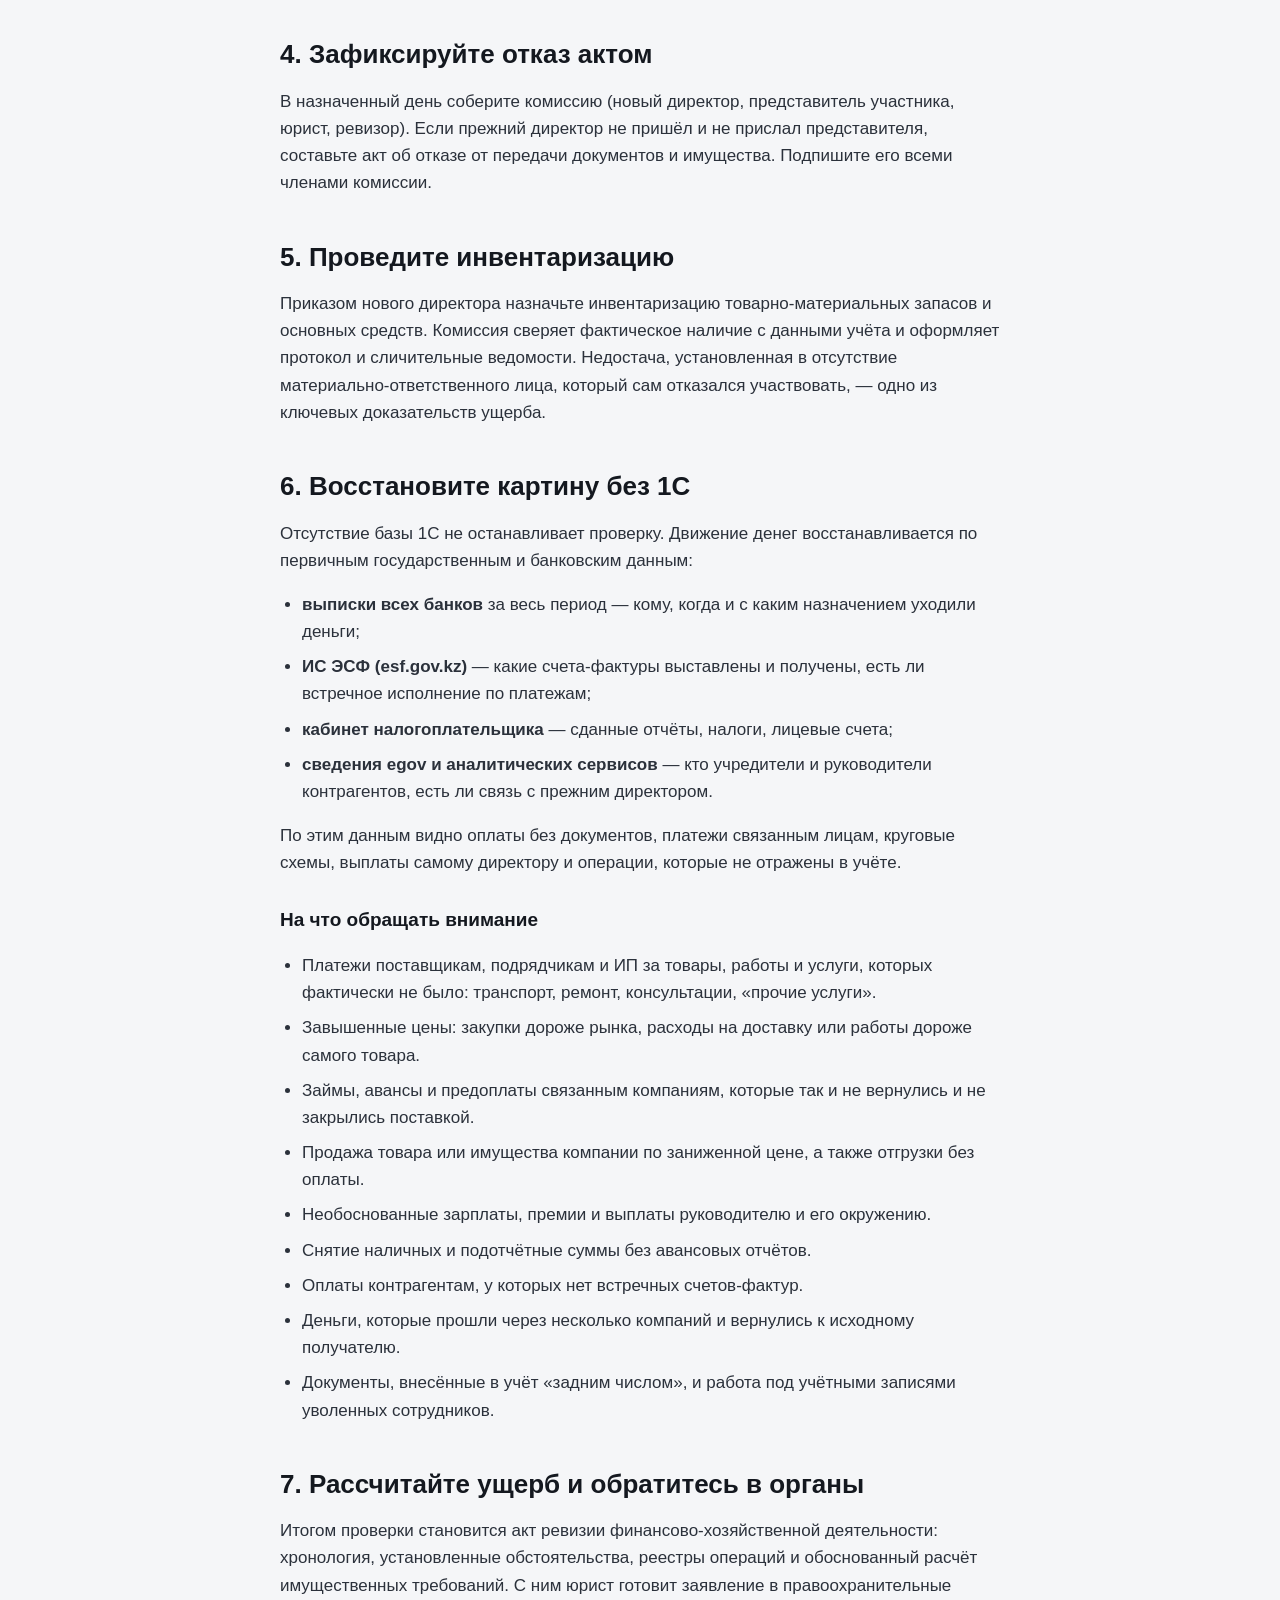
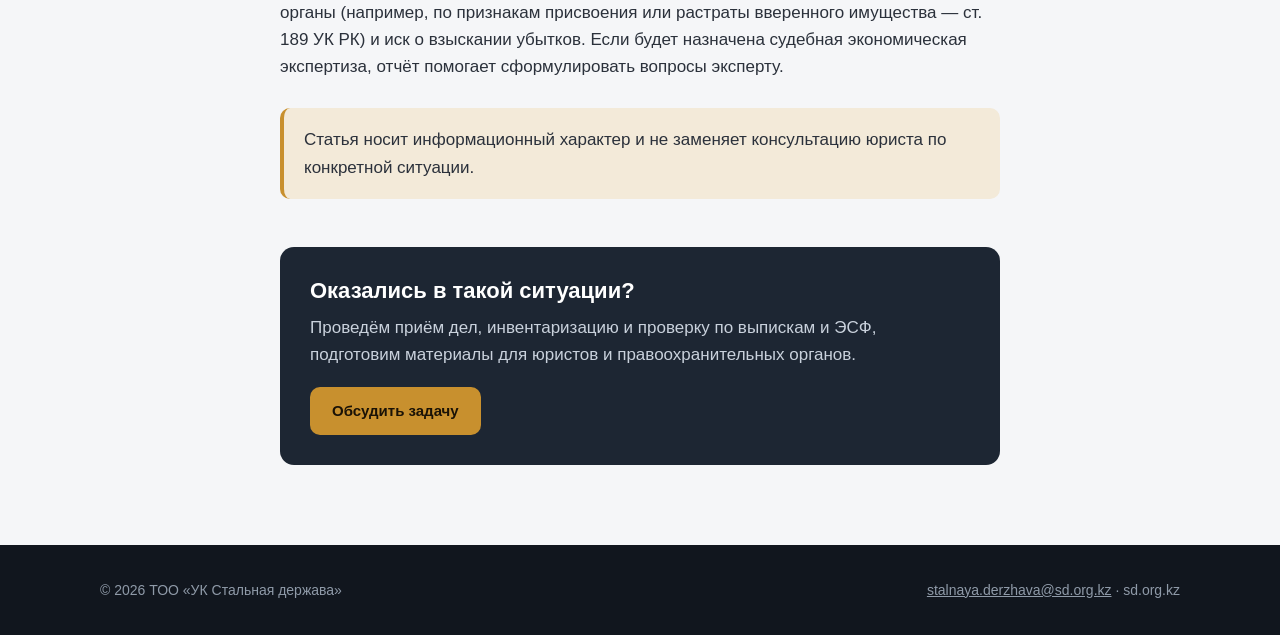
==== commit 8dac0096: "Add files via upload" ====
--- a/byvshij-direktor-ne-peredaet-dokumenty.html
+++ b/byvshij-direktor-ne-peredaet-dokumenty.html
@@ -113,7 +113,7 @@
   </ul>
 
   <h2>7. Рассчитайте ущерб и обратитесь в органы</h2>
-  <p>Итогом проверки становится акт ревизии или аналитический отчёт: хронология, установленные обстоятельства, реестры операций и обоснованный расчёт имущественных требований. С ним юрист готовит заявление в правоохранительные органы (например, по признакам присвоения или растраты вверенного имущества — ст. 189 УК РК) и иск о взыскании убытков. Если будет назначена судебная экономическая экспертиза, отчёт помогает сформулировать вопросы эксперту.</p>
+  <p>Итогом проверки становится акт ревизии финансово-хозяйственной деятельности: хронология, установленные обстоятельства, реестры операций и обоснованный расчёт имущественных требований. С ним юрист готовит заявление в правоохранительные органы (например, по признакам присвоения или растраты вверенного имущества — ст. 189 УК РК) и иск о взыскании убытков. Если будет назначена судебная экономическая экспертиза, отчёт помогает сформулировать вопросы эксперту.</p>
 
   <div class="callout"><p>Статья носит информационный характер и не заменяет консультацию юриста по конкретной ситуации.</p></div>
 
--- a/style.css
+++ b/style.css
@@ -183,3 +183,6 @@
     .nav{gap:10px}
   }
   section[id],[id="top"]{scroll-margin-top:72px}
+  .sit-list li b{display:block;font-size:17px;margin-bottom:4px}
+  .sit-list li span{display:block;color:var(--muted);font-size:15px;line-height:1.55}
+  .sit-list li{padding:20px 0}
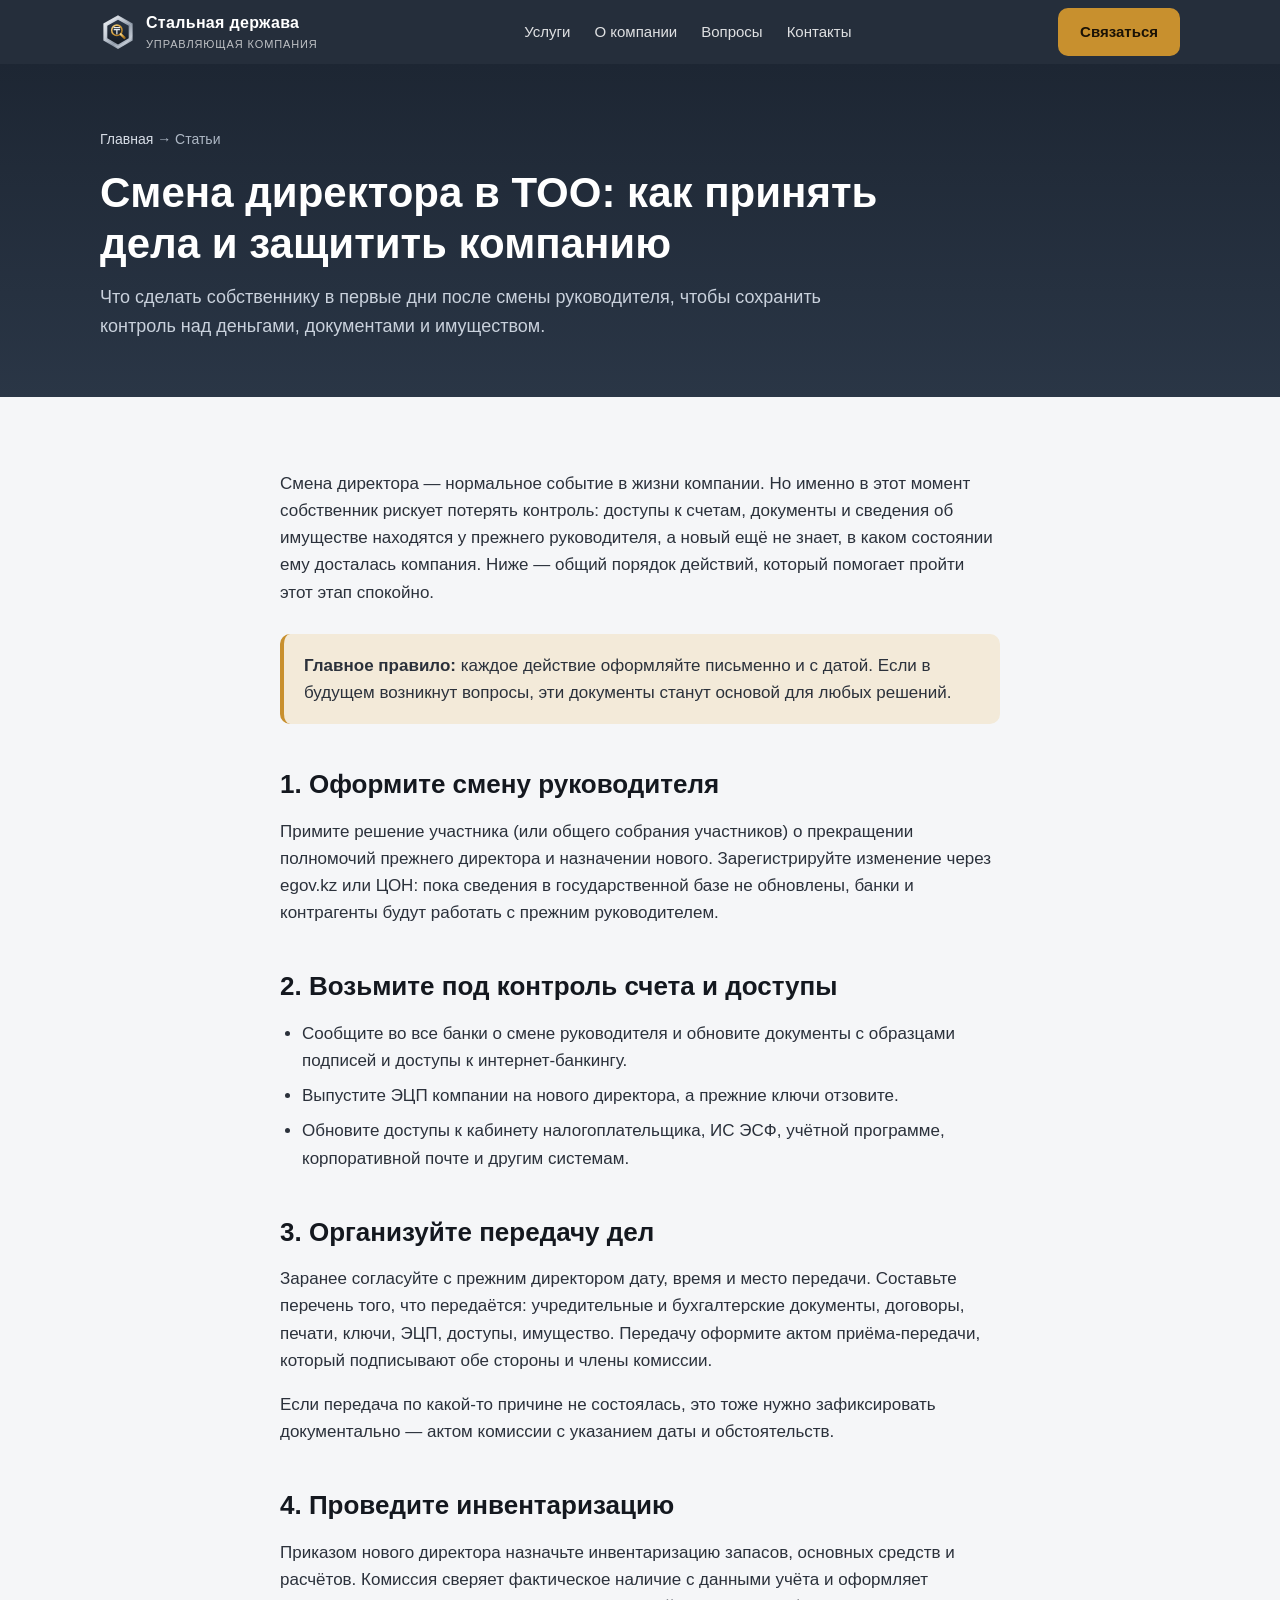
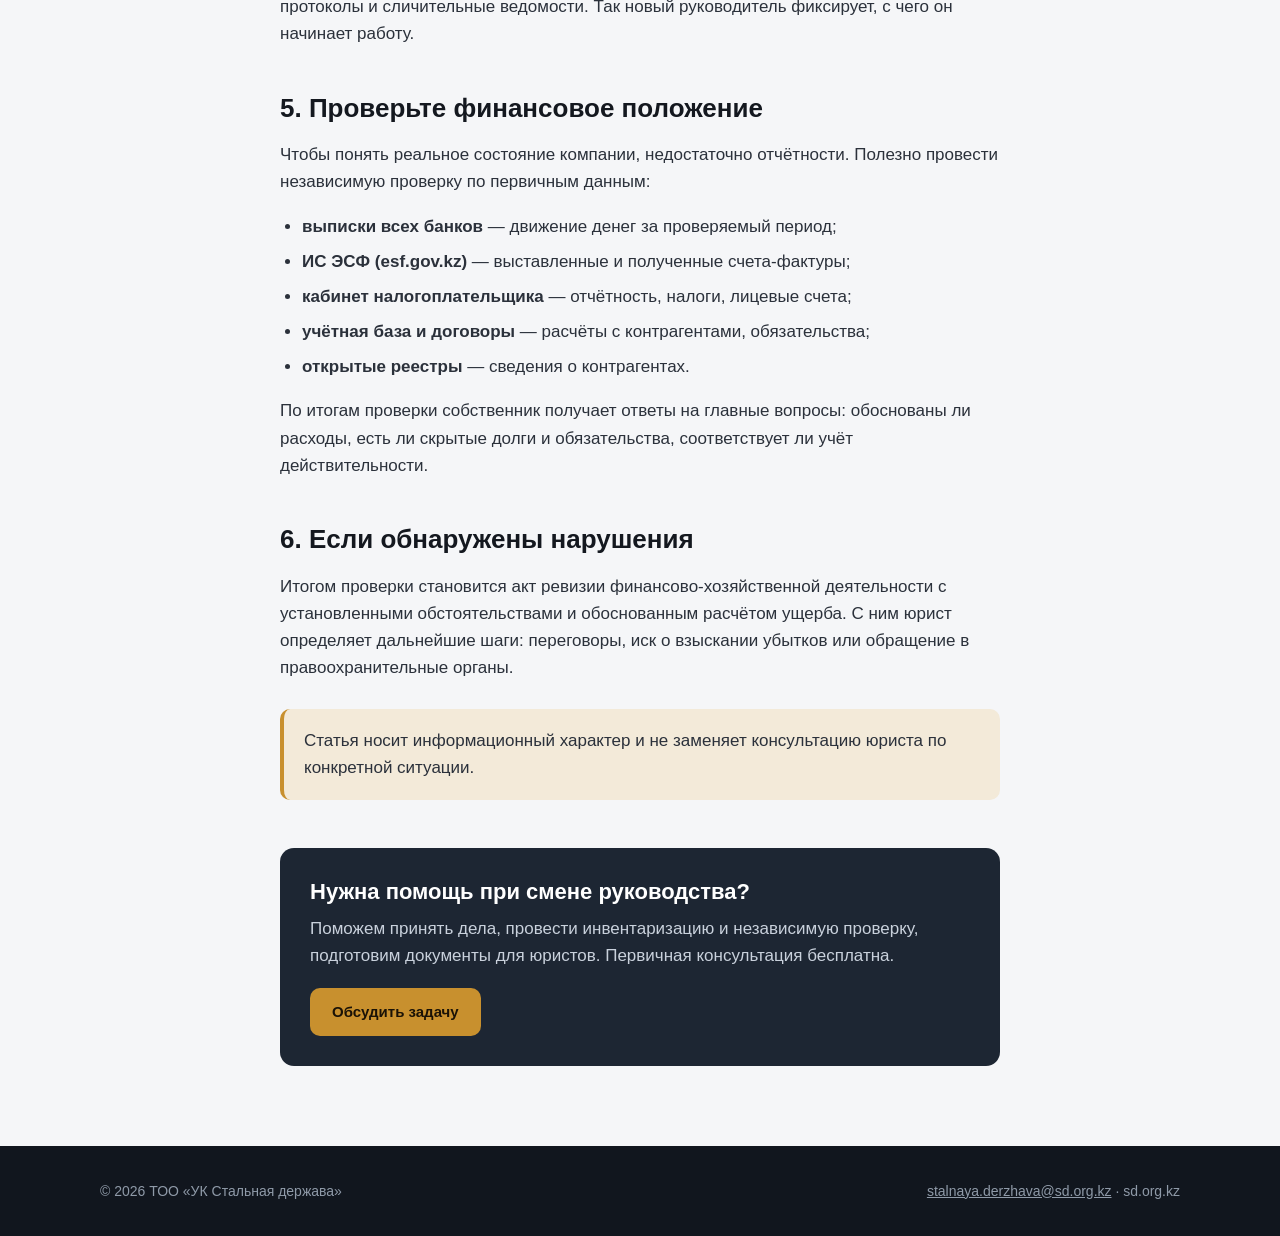
==== commit 5e78aa83: "Add files via upload" ====
--- a/byvshij-direktor-ne-peredaet-dokumenty.html
+++ b/byvshij-direktor-ne-peredaet-dokumenty.html
@@ -2,136 +2,12 @@
 <html lang="ru">
 <head>
 <meta charset="utf-8">
-<meta name="viewport" content="width=device-width, initial-scale=1">
-<title>Бывший директор не передаёт документы и 1С: что делать собственнику ТОО</title>
-<meta name="description" content="Пошаговый порядок действий для участника ТОО в Казахстане, если бывший директор не передаёт документы, печать, ЭЦП, базу 1С и имущество: банки, уведомления, акты, инвентаризация, проверка по выпискам и ЭСФ.">
-<link rel="canonical" href="https://sd.org.kz/byvshij-direktor-ne-peredaet-dokumenty.html">
-<meta name="robots" content="index, follow">
-<meta name="theme-color" content="#1d2633">
-<meta property="og:type" content="article">
-<meta property="og:locale" content="ru_KZ">
-<meta property="og:url" content="https://sd.org.kz/byvshij-direktor-ne-peredaet-dokumenty.html">
-<meta property="og:site_name" content="УК «Стальная держава»">
-<meta property="og:title" content="Бывший директор не передаёт документы и 1С: что делать">
-<meta property="og:description" content="Порядок действий для собственника: от смены директора до заявления в полицию.">
-<meta property="og:image" content="https://sd.org.kz/og-image.png">
-<link rel="icon" href="favicon.svg" type="image/svg+xml">
-<link rel="stylesheet" href="style.css">
-<script type="application/ld+json">
-{
-  "@context": "https://schema.org",
-  "@type": "Article",
-  "headline": "Бывший директор не передаёт документы и 1С: что делать собственнику ТОО",
-  "inLanguage": "ru",
-  "datePublished": "2026-11-05",
-  "author": {"@type": "Organization", "name": "ТОО «УК Стальная держава»", "url": "https://sd.org.kz/"},
-  "publisher": {"@type": "Organization", "name": "ТОО «УК Стальная держава»", "logo": {"@type": "ImageObject", "url": "https://sd.org.kz/logo.svg"}},
-  "mainEntityOfPage": "https://sd.org.kz/byvshij-direktor-ne-peredaet-dokumenty.html"
-}
-</script>
+<title>Страница перемещена — УК «Стальная держава»</title>
+<meta name="robots" content="noindex">
+<link rel="canonical" href="https://sd.org.kz/smena-direktora-too.html">
+<meta http-equiv="refresh" content="0; url=smena-direktora-too.html">
 </head>
 <body>
-<a class="skip" href="#main">Перейти к содержанию</a>
-
-<header>
-  <div class="wrap nav">
-    <a class="logo" href="./">
-      <img src="logo.svg" alt="" width="36" height="36">
-      <span>Стальная держава<small>Управляющая компания</small></span>
-    </a>
-    <nav>
-      <button class="menu-btn" aria-label="Меню" aria-controls="menu" onclick="document.getElementById('menu').classList.toggle('open')">☰</button>
-      <ul id="menu">
-        <li><a href="./#services">Услуги</a></li>
-        <li><a href="./#about">О компании</a></li>
-        <li><a href="./#faq">Вопросы</a></li>
-        <li><a href="./#contacts">Контакты</a></li>
-      </ul>
-    </nav>
-    <div class="nav-right">
-      <a class="btn" href="./#contacts">Связаться</a>
-    </div>
-  </div>
-</header>
-
-<main id="main">
-<section class="page-hero">
-  <div class="wrap">
-    <div class="crumbs"><a href="./">Главная</a> → Статьи</div>
-    <h1>Бывший директор не передаёт документы и 1С: что делать собственнику</h1>
-    <p>Порядок действий для участника ТОО, если после смены руководителя прежний директор удерживает документы, печать, ЭЦП, базу 1С и имущество.</p>
-  </div>
-</section>
-
-<article class="article">
-  <p>Смена директора часто проходит тяжело. Участник принимает решение, новый руководитель вступает в должность, а прежний не выходит на связь, «не успевает» передать дела или прямо отказывается. Компания при этом продолжает работать: идут платежи, приходят счета-фактуры, сдаются отчёты. Ниже — порядок действий, который мы применяем на практике.</p>
-
-  <div class="callout"><p><b>Главное правило:</b> каждое действие фиксируйте письменно и с датой. Именно эти документы потом лягут в основу заявления, иска и расчёта ущерба.</p></div>
-
-  <h2>1. Закрепите полномочия нового директора</h2>
-  <p>Оформите решение участника (протокол общего собрания) о прекращении полномочий прежнего директора и назначении нового. Зарегистрируйте изменение руководителя через egov.kz или ЦОН — пока сведения в государственной базе не обновлены, банки и контрагенты будут считать руководителем прежнего директора.</p>
-
-  <h2>2. Перекройте доступ к деньгам</h2>
-  <ul>
-    <li>Обратитесь во все банки, где открыты счета компании, с решением участника и выпиской о новом руководителе. Попросите заблокировать доступ прежнего директора к интернет-банкингу и заменить документы с образцами подписей.</li>
-    <li>Выпустите новые ЭЦП компании на нового директора, а старые попросите отозвать.</li>
-    <li>Смените пароли к кабинету налогоплательщика, ИС ЭСФ и другим государственным системам.</li>
-  </ul>
-  <p>Чем быстрее это сделать, тем меньше платежей можно будет провести от имени компании после смены руководства.</p>
-
-  <h2>3. Письменно потребуйте передачи дел</h2>
-  <p>Направьте прежнему директору уведомление о передаче документов, печати, ЭЦП, базы 1С, ключей и имущества. Укажите конкретные дату, время и место передачи. Отправляйте так, чтобы сохранилось подтверждение получения: заказным письмом с уведомлением, курьером под подпись, на электронную почту и в мессенджер.</p>
-  <p>Если ответа нет — направьте повторное уведомление. Если директор сам назначил дату, а затем не явился, это тоже важно зафиксировать.</p>
-
-  <h2>4. Зафиксируйте отказ актом</h2>
-  <p>В назначенный день соберите комиссию (новый директор, представитель участника, юрист, ревизор). Если прежний директор не пришёл и не прислал представителя, составьте акт об отказе от передачи документов и имущества. Подпишите его всеми членами комиссии.</p>
-
-  <h2>5. Проведите инвентаризацию</h2>
-  <p>Приказом нового директора назначьте инвентаризацию товарно-материальных запасов и основных средств. Комиссия сверяет фактическое наличие с данными учёта и оформляет протокол и сличительные ведомости. Недостача, установленная в отсутствие материально-ответственного лица, который сам отказался участвовать, — одно из ключевых доказательств ущерба.</p>
-
-  <h2>6. Восстановите картину без 1С</h2>
-  <p>Отсутствие базы 1С не останавливает проверку. Движение денег восстанавливается по первичным государственным и банковским данным:</p>
-  <ul>
-    <li><b>выписки всех банков</b> за весь период — кому, когда и с каким назначением уходили деньги;</li>
-    <li><b>ИС ЭСФ (esf.gov.kz)</b> — какие счета-фактуры выставлены и получены, есть ли встречное исполнение по платежам;</li>
-    <li><b>кабинет налогоплательщика</b> — сданные отчёты, налоги, лицевые счета;</li>
-    <li><b>сведения egov и аналитических сервисов</b> — кто учредители и руководители контрагентов, есть ли связь с прежним директором.</li>
-  </ul>
-  <p>По этим данным видно оплаты без документов, платежи связанным лицам, круговые схемы, выплаты самому директору и операции, которые не отражены в учёте.</p>
-
-  <h3>На что обращать внимание</h3>
-  <ul>
-    <li>Платежи поставщикам, подрядчикам и ИП за товары, работы и услуги, которых фактически не было: транспорт, ремонт, консультации, «прочие услуги».</li>
-    <li>Завышенные цены: закупки дороже рынка, расходы на доставку или работы дороже самого товара.</li>
-    <li>Займы, авансы и предоплаты связанным компаниям, которые так и не вернулись и не закрылись поставкой.</li>
-    <li>Продажа товара или имущества компании по заниженной цене, а также отгрузки без оплаты.</li>
-    <li>Необоснованные зарплаты, премии и выплаты руководителю и его окружению.</li>
-    <li>Снятие наличных и подотчётные суммы без авансовых отчётов.</li>
-    <li>Оплаты контрагентам, у которых нет встречных счетов-фактур.</li>
-    <li>Деньги, которые прошли через несколько компаний и вернулись к исходному получателю.</li>
-    <li>Документы, внесённые в учёт «задним числом», и работа под учётными записями уволенных сотрудников.</li>
-  </ul>
-
-  <h2>7. Рассчитайте ущерб и обратитесь в органы</h2>
-  <p>Итогом проверки становится акт ревизии финансово-хозяйственной деятельности: хронология, установленные обстоятельства, реестры операций и обоснованный расчёт имущественных требований. С ним юрист готовит заявление в правоохранительные органы (например, по признакам присвоения или растраты вверенного имущества — ст. 189 УК РК) и иск о взыскании убытков. Если будет назначена судебная экономическая экспертиза, отчёт помогает сформулировать вопросы эксперту.</p>
-
-  <div class="callout"><p>Статья носит информационный характер и не заменяет консультацию юриста по конкретной ситуации.</p></div>
-
-  <div class="cta-box">
-    <h2>Оказались в такой ситуации?</h2>
-    <p>Проведём приём дел, инвентаризацию и проверку по выпискам и ЭСФ, подготовим материалы для юристов и правоохранительных органов.</p>
-    <a class="btn" href="./#contacts">Обсудить задачу</a>
-  </div>
-</article>
-</main>
-
-<footer>
-  <div class="wrap">
-    <span>© 2026 ТОО «УК Стальная держава»</span>
-    <span><a href="mailto:stalnaya.derzhava@sd.org.kz">stalnaya.derzhava@sd.org.kz</a> · sd.org.kz</span>
-  </div>
-</footer>
-
-<script>document.querySelectorAll('#menu a').forEach(function(a){a.addEventListener('click',function(){document.getElementById('menu').classList.remove('open')})});</script>
+<p>Страница перемещена: <a href="smena-direktora-too.html">Смена директора в ТОО: как принять дела и защитить компанию</a></p>
 </body>
 </html>
